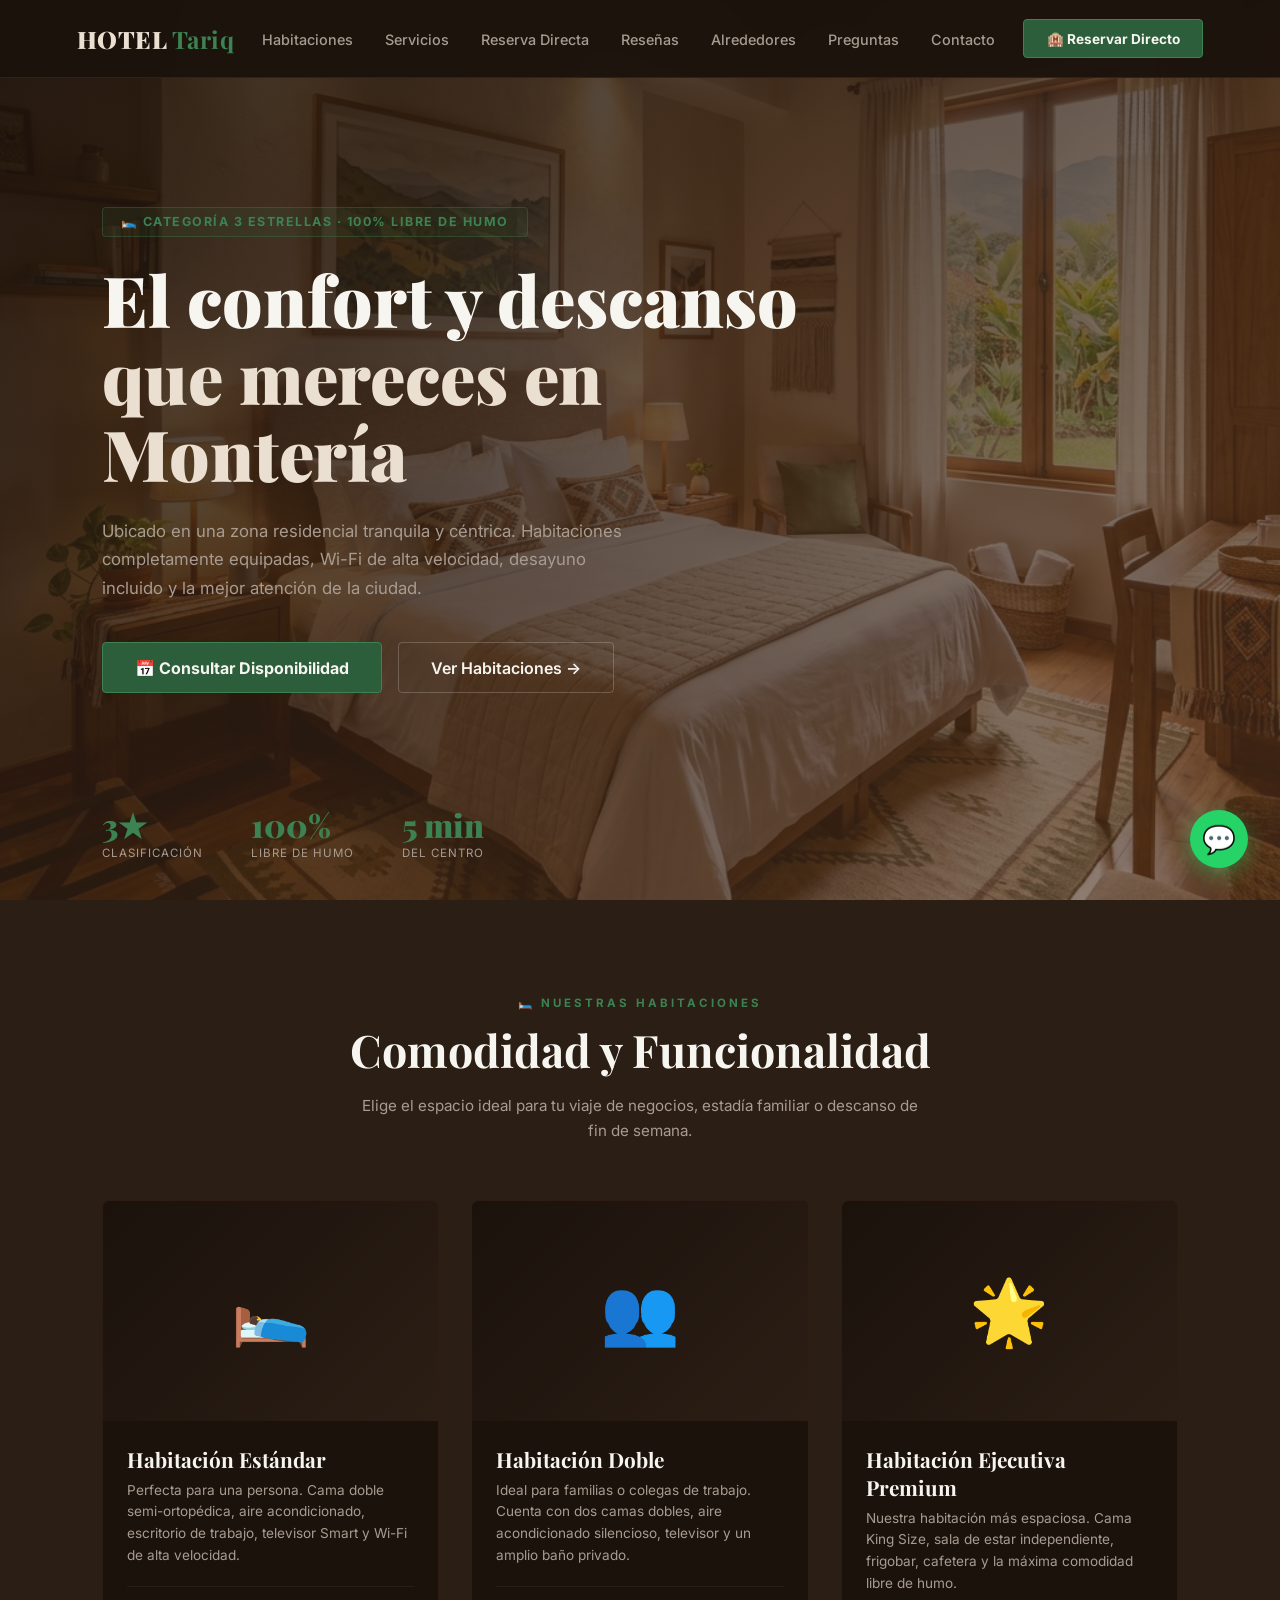
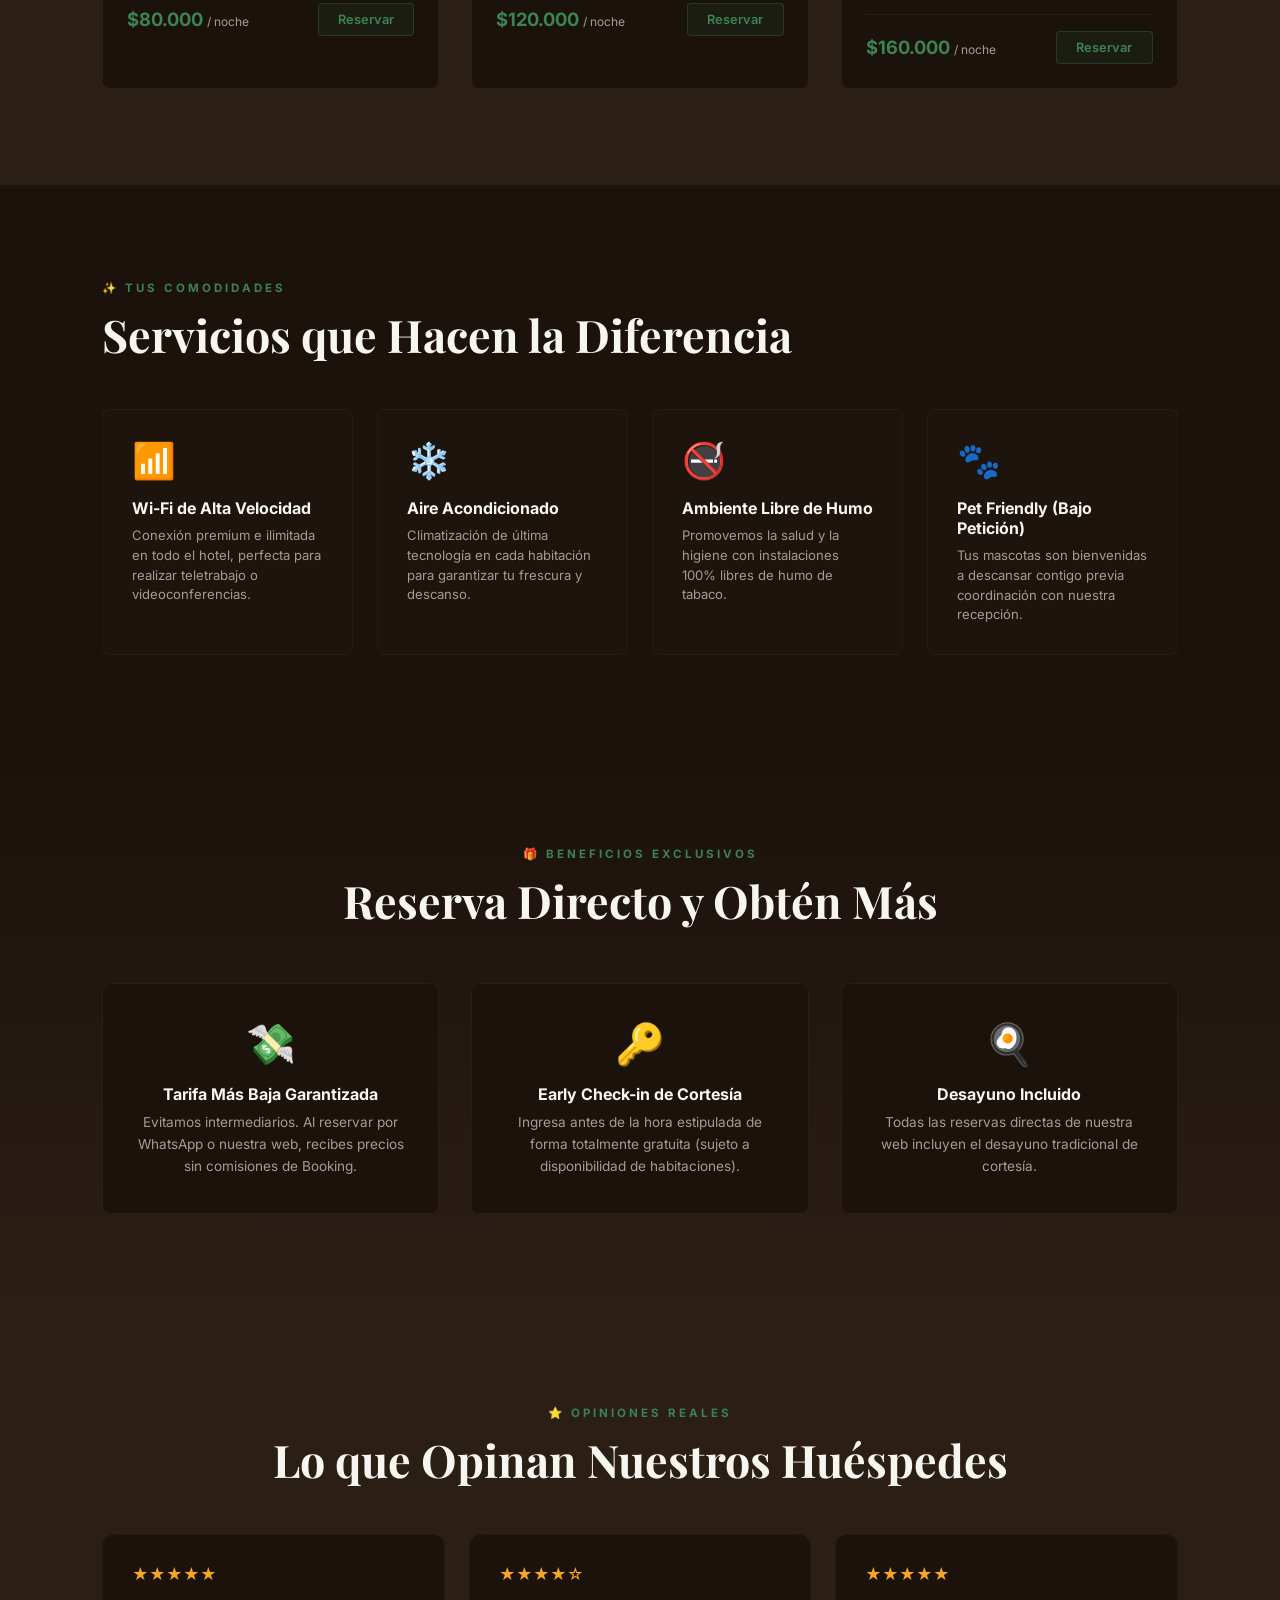
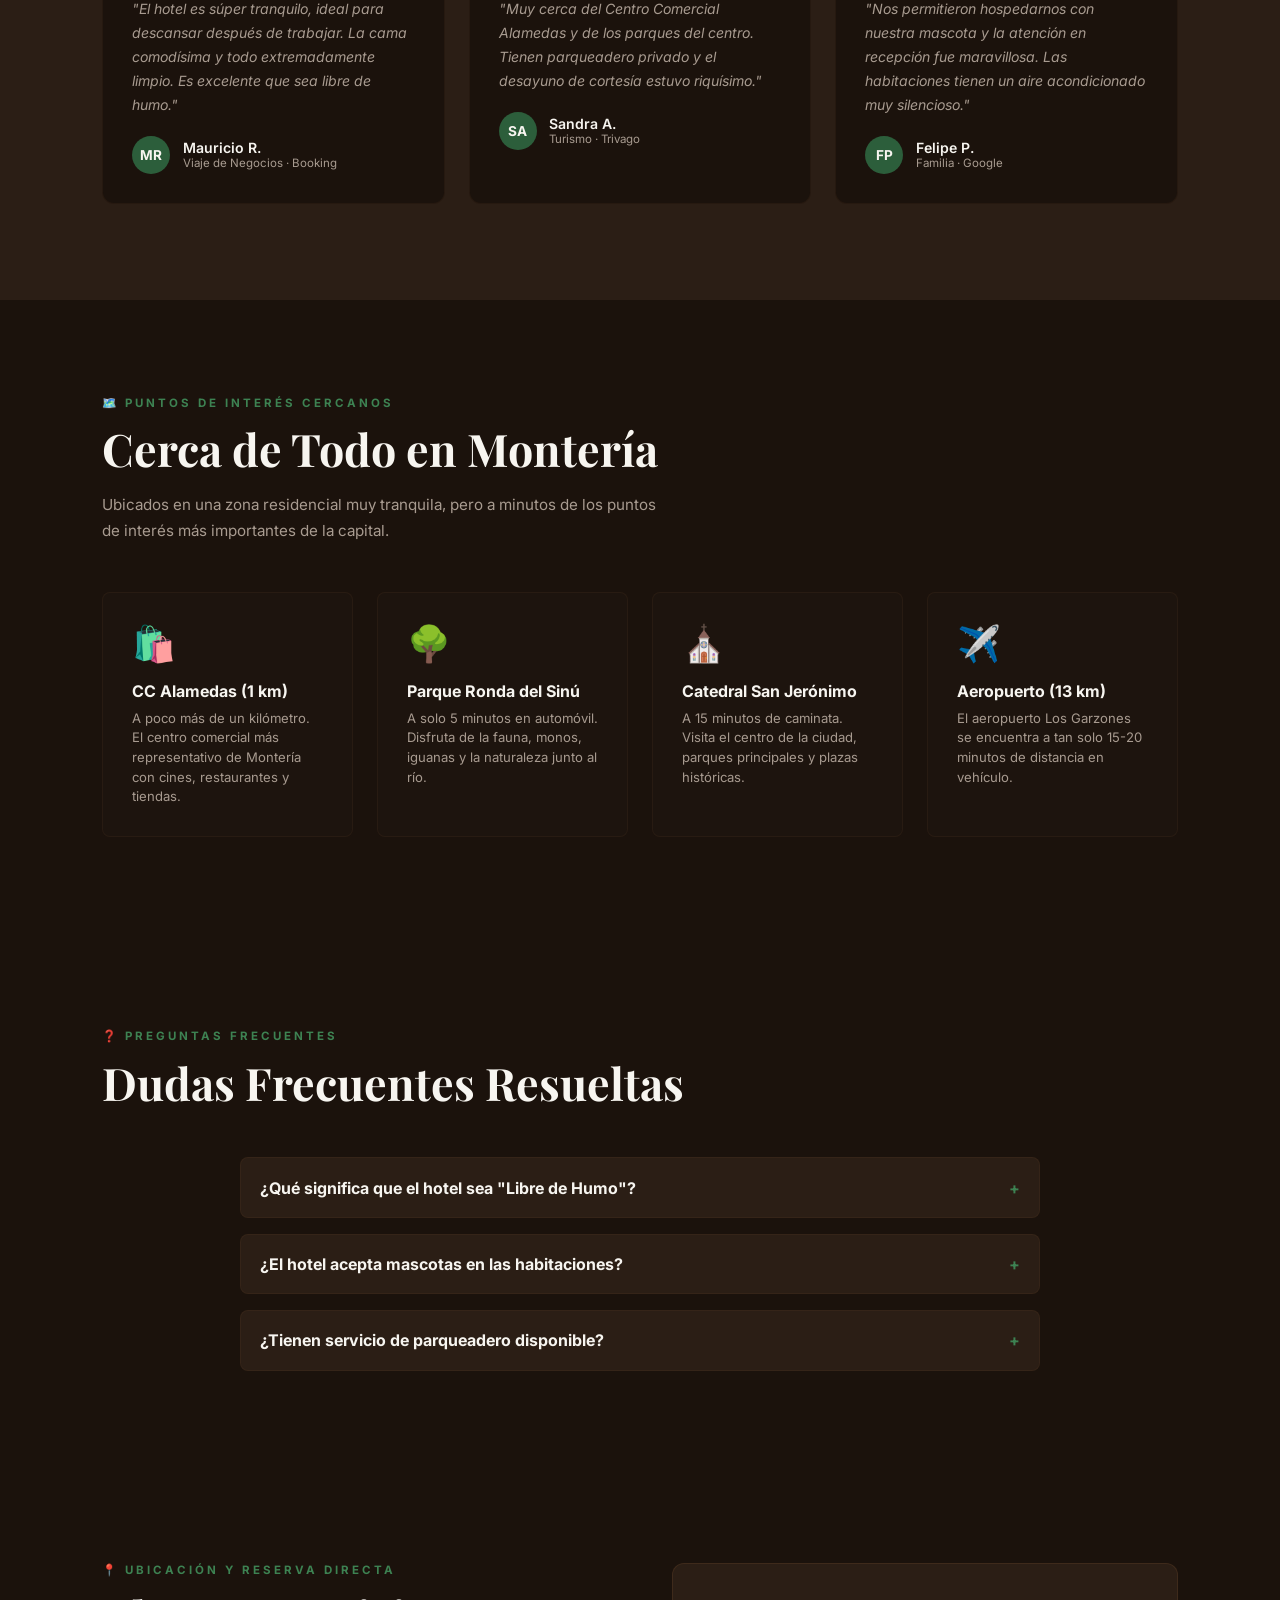
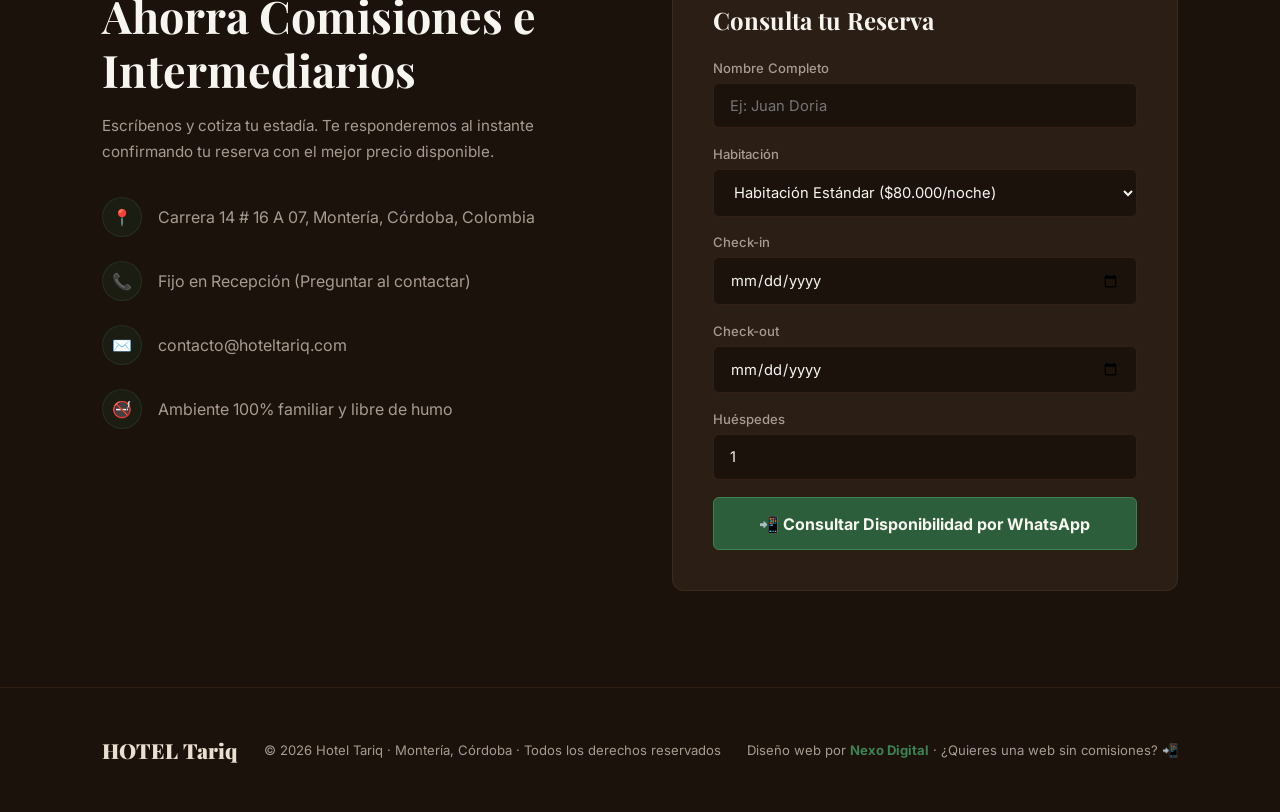
==== demo_web.html @ d28e666b "Despliegue inicial de Hotel Tariq Demo con Embudo de Conversión" ====
<!DOCTYPE html>
<html lang="es">
<head>
  <meta charset="UTF-8"/>
  <meta name="viewport" content="width=device-width, initial-scale=1.0"/>
  <title>Hotel Tariq | Confort, Comodidad y Descanso en Montería</title>
  <meta name="description" content="Hospédate en el Hotel Tariq en Montería, Córdoba. Habitaciones 3 estrellas, cómodas, libres de humo, con aire acondicionado y Wi-Fi. Cerca de Alamedas y la Ronda del Sinú."/>
  <link href="https://fonts.googleapis.com/css2?family=Playfair+Display:wght@400;600;700;900&family=Inter:wght@300;400;500;600;700&display=swap" rel="stylesheet"/>
  <!-- Archivos de recursos externos enlazados -->
  <link rel="stylesheet" href="css/style.css"/>
  <script src="js/script.js" defer></script>
</head>
<body>

<nav>
  <div class="logo">HOTEL <span>Tariq</span></div>
  <ul class="nav-links">
    <li><a href="#rooms">Habitaciones</a></li>
    <li><a href="#services">Servicios</a></li>
    <li><a href="#direct">Reserva Directa</a></li>
    <li><a href="#reviews">Reseñas</a></li>
    <li><a href="#tourist">Alrededores</a></li>
    <li><a href="#faq">Preguntas</a></li>
    <li><a href="#booking">Contacto</a></li>
  </ul>
  <a href="#booking" class="nav-cta">🏨 Reservar Directo</a>
</nav>

<!-- HERO - EMBUDO DE ADQUISICIÓN -->
<section id="hero">
  <div class="badge">🛌 Categoría 3 Estrellas · 100% Libre de Humo</div>
  <h1>El confort y descanso <span>que mereces en Montería</span></h1>
  <p class="hero-sub">Ubicado en una zona residencial tranquila y céntrica. Habitaciones completamente equipadas, Wi-Fi de alta velocidad, desayuno incluido y la mejor atención de la ciudad.</p>
  <div class="hero-btns">
    <a href="#booking" class="btn-p">📅 Consultar Disponibilidad</a>
    <a href="#rooms" class="btn-s">Ver Habitaciones →</a>
  </div>
  <div class="stats">
    <div><div class="stat-num">3★</div><div class="stat-label">Clasificación</div></div>
    <div><div class="stat-num">100%</div><div class="stat-label">Libre de Humo</div></div>
    <div><div class="stat-num">5 min</div><div class="stat-label">Del Centro</div></div>
  </div>
</section>

<!-- HABITACIONES -->
<section id="rooms">
  <div class="rooms-header">
    <div class="sec-tag">🛏️ Nuestras Habitaciones</div>
    <h2 class="sec-title">Comodidad y Funcionalidad</h2>
    <p class="sec-sub">Elige el espacio ideal para tu viaje de negocios, estadía familiar o descanso de fin de semana.</p>
  </div>
  <div class="rooms-grid">
    <div class="room-card">
      <div class="room-visual">🛌</div>
      <div class="room-body">
        <div class="room-name">Habitación Estándar</div>
        <div class="room-desc">Perfecta para una persona. Cama doble semi-ortopédica, aire acondicionado, escritorio de trabajo, televisor Smart y Wi-Fi de alta velocidad.</div>
        <div class="room-footer">
          <div class="room-price">$80.000 <span>/ noche</span></div>
          <a href="#booking" class="btn-room">Reservar</a>
        </div>
      </div>
    </div>
    <div class="room-card">
      <div class="room-visual">👥</div>
      <div class="room-body">
        <div class="room-name">Habitación Doble</div>
        <div class="room-desc">Ideal para familias o colegas de trabajo. Cuenta con dos camas dobles, aire acondicionado silencioso, televisor y un amplio baño privado.</div>
        <div class="room-footer">
          <div class="room-price">$120.000 <span>/ noche</span></div>
          <a href="#booking" class="btn-room">Reservar</a>
        </div>
      </div>
    </div>
    <div class="room-card">
      <div class="room-visual">🌟</div>
      <div class="room-body">
        <div class="room-name">Habitación Ejecutiva Premium</div>
        <div class="room-desc">Nuestra habitación más espaciosa. Cama King Size, sala de estar independiente, frigobar, cafetera y la máxima comodidad libre de humo.</div>
        <div class="room-footer">
          <div class="room-price">$160.000 <span>/ noche</span></div>
          <a href="#booking" class="btn-room">Reservar</a>
        </div>
      </div>
    </div>
  </div>
</section>

<!-- SERVICIOS -->
<section id="services">
  <div class="sec-tag">✨ Tus Comodidades</div>
  <h2 class="sec-title">Servicios que Hacen la Diferencia</h2>
  <div class="services-grid">
    <div class="service-box"><span class="srv-icon">📶</span><div class="srv-title">Wi-Fi de Alta Velocidad</div><div class="srv-text">Conexión premium e ilimitada en todo el hotel, perfecta para realizar teletrabajo o videoconferencias.</div></div>
    <div class="service-box"><span class="srv-icon">❄️</span><div class="srv-title">Aire Acondicionado</div><div class="srv-text">Climatización de última tecnología en cada habitación para garantizar tu frescura y descanso.</div></div>
    <div class="service-box"><span class="srv-icon">🚭</span><div class="srv-title">Ambiente Libre de Humo</div><div class="srv-text">Promovemos la salud y la higiene con instalaciones 100% libres de humo de tabaco.</div></div>
    <div class="service-box"><span class="srv-icon">🐾</span><div class="srv-title">Pet Friendly (Bajo Petición)</div><div class="srv-text">Tus mascotas son bienvenidas a descansar contigo previa coordinación con nuestra recepción.</div></div>
  </div>
</section>

<!-- POR QUÉ RESERVAR DIRECTO -->
<section id="direct">
  <div class="sec-tag">🎁 Beneficios Exclusivos</div>
  <h2 class="sec-title">Reserva Directo y Obtén Más</h2>
  <div class="direct-grid">
    <div class="direct-card"><span class="direct-icon">💸</span><div class="direct-title">Tarifa Más Baja Garantizada</div><div class="direct-desc">Evitamos intermediarios. Al reservar por WhatsApp o nuestra web, recibes precios sin comisiones de Booking.</div></div>
    <div class="direct-card"><span class="direct-icon">🔑</span><div class="direct-title">Early Check-in de Cortesía</div><div class="direct-desc">Ingresa antes de la hora estipulada de forma totalmente gratuita (sujeto a disponibilidad de habitaciones).</div></div>
    <div class="direct-card"><span class="direct-icon">🍳</span><div class="direct-title">Desayuno Incluido</div><div class="direct-desc">Todas las reservas directas de nuestra web incluyen el desayuno tradicional de cortesía.</div></div>
  </div>
</section>

<!-- TESTIMONIOS -->
<section id="reviews">
  <div class="sec-tag">⭐ Opiniones Reales</div>
  <h2 class="sec-title">Lo que Opinan Nuestros Huéspedes</h2>
  <div class="reviews-grid">
    <div class="review-card"><div class="stars">★★★★★</div><p class="rev-text">"El hotel es súper tranquilo, ideal para descansar después de trabajar. La cama comodísima y todo extremadamente limpio. Es excelente que sea libre de humo."</p><div class="rev-author"><div class="avatar">MR</div><div><div class="auth-name">Mauricio R.</div><div class="auth-loc">Viaje de Negocios · Booking</div></div></div></div>
    <div class="review-card"><div class="stars">★★★★☆</div><p class="rev-text">"Muy cerca del Centro Comercial Alamedas y de los parques del centro. Tienen parqueadero privado y el desayuno de cortesía estuvo riquísimo."</p><div class="rev-author"><div class="avatar">SA</div><div><div class="auth-name">Sandra A.</div><div class="auth-loc">Turismo · Trivago</div></div></div></div>
    <div class="review-card"><div class="stars">★★★★★</div><p class="rev-text">"Nos permitieron hospedarnos con nuestra mascota y la atención en recepción fue maravillosa. Las habitaciones tienen un aire acondicionado muy silencioso."</p><div class="rev-author"><div class="avatar">FP</div><div><div class="auth-name">Felipe P.</div><div class="auth-loc">Familia · Google</div></div></div></div>
  </div>
</section>

<!-- GUÍA ALREDEDORES (UBICACIÓN ESTRATÉGICA) -->
<section id="tourist">
  <div class="sec-tag">🗺️ Puntos de Interés Cercanos</div>
  <h2 class="sec-title">Cerca de Todo en Montería</h2>
  <p class="sec-sub">Ubicados en una zona residencial muy tranquila, pero a minutos de los puntos de interés más importantes de la capital.</p>
  <div class="services-grid">
    <div class="service-box"><span class="srv-icon">🛍️</span><div class="srv-title">CC Alamedas (1 km)</div><div class="srv-text">A poco más de un kilómetro. El centro comercial más representativo de Montería con cines, restaurantes y tiendas.</div></div>
    <div class="service-box"><span class="srv-icon">🌳</span><div class="srv-title">Parque Ronda del Sinú</div><div class="srv-text">A solo 5 minutos en automóvil. Disfruta de la fauna, monos, iguanas y la naturaleza junto al río.</div></div>
    <div class="service-box"><span class="srv-icon">⛪</span><div class="srv-title">Catedral San Jerónimo</div><div class="srv-text">A 15 minutos de caminata. Visita el centro de la ciudad, parques principales y plazas históricas.</div></div>
    <div class="service-box"><span class="srv-icon">✈️</span><div class="srv-title">Aeropuerto (13 km)</div><div class="srv-text">El aeropuerto Los Garzones se encuentra a tan solo 15-20 minutos de distancia en vehículo.</div></div>
  </div>
</section>

<!-- PREGUNTAS FRECUENTES (FAQ) ACCORDION -->
<section id="faq">
  <div class="sec-tag">❓ Preguntas Frecuentes</div>
  <h2 class="sec-title">Dudas Frecuentes Resueltas</h2>
  <div style="margin-top: 3rem; display: flex; flex-direction: column; gap: 1rem; max-width: 800px; margin-inline: auto;">
    <div class="faq-item" style="background: var(--dark-2); border: 1px solid rgba(142,90,51,0.1); border-radius: 8px; padding: 1.2rem; cursor: pointer; transition: all 0.3s;">
      <div class="faq-question" style="font-weight: 700; display: flex; justify-content: space-between; align-items: center;">
        <span>¿Qué significa que el hotel sea "Libre de Humo"?</span>
        <span class="faq-icon" style="color:var(--green-light);">+</span>
      </div>
      <div class="faq-answer" style="margin-top: 0.8rem; color: var(--muted); font-size: 0.9rem; display: none; line-height: 1.5;">
        Para garantizar la higiene, el confort y la salud de todos nuestros huéspedes, no está permitido fumar cigarrillos ni vapeadores en ninguna de nuestras habitaciones ni áreas comunes cerradas.
      </div>
    </div>
    <div class="faq-item" style="background: var(--dark-2); border: 1px solid rgba(142,90,51,0.1); border-radius: 8px; padding: 1.2rem; cursor: pointer; transition: all 0.3s;">
      <div class="faq-question" style="font-weight: 700; display: flex; justify-content: space-between; align-items: center;">
        <span>¿El hotel acepta mascotas en las habitaciones?</span>
        <span class="faq-icon" style="color:var(--green-light);">+</span>
      </div>
      <div class="faq-answer" style="margin-top: 0.8rem; color: var(--muted); font-size: 0.9rem; display: none; line-height: 1.5;">
        Sí, admitimos mascotas de compañía bajo petición previa. Contáctanos por WhatsApp al reservar para confirmar las políticas de peso y el suplemento correspondiente si aplica.
      </div>
    </div>
    <div class="faq-item" style="background: var(--dark-2); border: 1px solid rgba(142,90,51,0.1); border-radius: 8px; padding: 1.2rem; cursor: pointer; transition: all 0.3s;">
      <div class="faq-question" style="font-weight: 700; display: flex; justify-content: space-between; align-items: center;">
        <span>¿Tienen servicio de parqueadero disponible?</span>
        <span class="faq-icon" style="color:var(--green-light);">+</span>
      </div>
      <div class="faq-answer" style="margin-top: 0.8rem; color: var(--muted); font-size: 0.9rem; display: none; line-height: 1.5;">
        Sí, contamos con parqueadero privado, cerrado y con vigilancia para el resguardo seguro del vehículo de nuestros huéspedes de forma gratuita.
      </div>
    </div>
  </div>
</section>

<!-- RESERVA DIRECTA & FORMULARIO -->
<section id="booking">
  <div>
    <div class="sec-tag">📍 Ubicación y Reserva Directa</div>
    <h2 class="sec-title">Ahorra Comisiones e Intermediarios</h2>
    <p class="sec-sub">Escríbenos y cotiza tu estadía. Te responderemos al instante confirmando tu reserva con el mejor precio disponible.</p>
    <div class="info-list">
      <div class="info-item"><div class="ii-icon">📍</div><span>Carrera 14 # 16 A 07, Montería, Córdoba, Colombia</span></div>
      <div class="info-item"><div class="ii-icon">📞</div><span>Fijo en Recepción (Preguntar al contactar)</span></div>
      <div class="info-item"><div class="ii-icon">✉️</div><span>contacto@hoteltariq.com</span></div>
      <div class="info-item"><div class="ii-icon">🚭</div><span>Ambiente 100% familiar y libre de humo</span></div>
    </div>
  </div>
  <div class="form-box">
    <h3>Consulta tu Reserva</h3>
    <div class="fg"><label>Nombre Completo</label><input type="text" id="guest-name" placeholder="Ej: Juan Doria"/></div>
    <div class="fg"><label>Habitación</label>
      <select id="room-type">
        <option>Habitación Estándar ($80.000/noche)</option>
        <option>Habitación Doble ($120.000/noche)</option>
        <option>Habitación Ejecutiva Premium ($160.000/noche)</option>
      </select>
    </div>
    <div class="fg"><label>Check-in</label><input type="date" id="check-in"/></div>
    <div class="fg"><label>Check-out</label><input type="date" id="check-out"/></div>
    <div class="fg"><label>Huéspedes</label><input type="number" id="guests" min="1" max="4" value="1"/></div>

    <!-- Simulador de Ahorro para el Gerente y el Cliente -->
    <div id="calculator-box" style="margin: 1.2rem 0; padding: 1.2rem; background: rgba(44,94,59,0.08); border: 1px dashed var(--green-light); border-radius: 6px; display: none;">
      <h4 style="font-family:'Playfair Display',serif; color:var(--green-light); margin-bottom: 0.5rem; font-size: 1.05rem;">Resumen de Ahorro Directo</h4>
      <p style="font-size:0.85rem; color:var(--muted); margin-bottom: 0.3rem;">Estadía: <span id="calc-nights" style="color:var(--text); font-weight:600;">0</span> noches</p>
      <p style="font-size:0.85rem; color:var(--muted); margin-bottom: 0.3rem;">Valor Total: <span id="calc-total" style="color:var(--text); font-weight:600;">$0 COP</span></p>
      <p style="font-size:0.9rem; color:#25D366; font-weight: 700; margin-top: 0.5rem; border-top: 1px solid rgba(255,255,255,0.05); padding-top: 0.5rem;">🎉 Ahorro Booking (15%): <span id="calc-savings">$0 COP</span></p>
    </div>

    <button class="btn-form" onclick="enviarConsulta()">📲 Consultar Disponibilidad por WhatsApp</button>
  </div>
</section>

<footer>
  <div class="footer-logo">HOTEL Tariq</div>
  <div class="footer-copy">© 2026 Hotel Tariq · Montería, Córdoba · Todos los derechos reservados</div>
  <div class="footer-links">
    <p>Diseño web por <strong style="color:var(--green-light)">Nexo Digital</strong> · ¿Quieres una web sin comisiones? 📲</p>
  </div>
</footer>

<!-- Botón Flotante a WhatsApp (Placeholder) -->
<a href="https://wa.me/573000000000" class="wa-float" title="Escríbenos por WhatsApp">💬</a>

</body>
</html>
---- css/style.css ----
:root {
  --earth: #5C3A21;
  --earth-light: #8E5A33;
  --beige: #F4EFE6;
  --beige-dark: #EADFD0;
  --green: #2C5E3B;
  --green-light: #3D8252;
  --green-dim: rgba(44, 94, 59, 0.15);
  --dark: #1B120C;
  --dark-2: #2B1E15;
  --text: #F7F5F0;
  --text-dark: #3E3025;
  --muted: #A89B90;
  --white: #FFFFFF;
}

* { 
  margin: 0; 
  padding: 0; 
  box-sizing: border-box; 
}

html { 
  scroll-behavior: smooth; 
}

body { 
  font-family: 'Inter', sans-serif; 
  background: var(--dark); 
  color: var(--text); 
  overflow-x: hidden; 
}

/* HEADER Y NAVEGACIÓN */
nav {
  position: fixed; 
  top: 0; 
  width: 100%; 
  z-index: 100;
  padding: 1.2rem 6%; 
  display: flex; 
  justify-content: space-between; 
  align-items: center;
  background: rgba(27, 18, 12, 0.95); 
  backdrop-filter: blur(12px);
  border-bottom: 1px solid rgba(142, 90, 51, 0.2);
  transition: all 0.3s;
}

.logo { 
  font-family: 'Playfair Display', serif; 
  font-size: 1.5rem; 
  font-weight: 900; 
  color: var(--beige-dark); 
  letter-spacing: 0.5px; 
}

.logo span { 
  color: var(--green-light); 
  font-weight: 700; 
}

.nav-links { 
  display: flex; 
  gap: 2rem; 
  list-style: none; 
}

.nav-links a { 
  color: var(--muted); 
  text-decoration: none; 
  font-size: .9rem; 
  font-weight: 500; 
  transition: color 0.3s; 
}

.nav-links a:hover { 
  color: var(--beige-dark); 
}

.nav-cta { 
  background: var(--green); 
  color: var(--text); 
  padding: .65rem 1.4rem; 
  border-radius: 4px; 
  font-weight: 700; 
  font-size: .85rem; 
  text-decoration: none; 
  transition: all 0.3s; 
  border: 1px solid var(--green-light);
}

.nav-cta:hover { 
  background: var(--green-light); 
  transform: translateY(-2px); 
  box-shadow: 0 4px 12px rgba(44, 94, 59, 0.3); 
}

/* HERO SECTION - EMBUDO */
#hero {
  height: 100vh; 
  position: relative;
  background: linear-gradient(135deg, rgba(27, 18, 12, 0.9) 0%, rgba(92, 58, 33, 0.6) 100%),
              url('../images/hotel_tariq_hero.png') center/cover no-repeat;
  display: flex; 
  flex-direction: column; 
  justify-content: center; 
  padding: 0 8%;
}

.badge {
  display: inline-flex; 
  align-items: center; 
  gap: .5rem;
  background: var(--green-dim); 
  border: 1px solid rgba(61, 130, 82, 0.35);
  color: var(--green-light); 
  padding: .4rem 1.1rem; 
  border-radius: 4px;
  font-size: .78rem; 
  font-weight: 700; 
  letter-spacing: 1.5px; 
  text-transform: uppercase;
  margin-bottom: 1.5rem; 
  width: fit-content;
  animation: fadeUp 0.8s ease both;
}

h1 {
  font-family: 'Playfair Display', serif;
  font-size: clamp(2.5rem, 5.5vw, 4.8rem); 
  font-weight: 900; 
  line-height: 1.1; 
  max-width: 750px;
  animation: fadeUp 0.8s ease 0.2s both;
}

h1 span { 
  color: var(--beige-dark); 
}

.hero-sub {
  font-size: 1.05rem; 
  color: var(--muted); 
  max-width: 520px; 
  line-height: 1.7;
  margin: 1.5rem 0 2.5rem; 
  animation: fadeUp 0.8s ease 0.4s both;
}

.hero-btns { 
  display: flex; 
  gap: 1rem; 
  flex-wrap: wrap; 
  animation: fadeUp 0.8s ease 0.6s both; 
}

.btn-p { 
  background: var(--green); 
  color: var(--text); 
  padding: .9rem 2rem; 
  border-radius: 4px; 
  font-weight: 700; 
  font-size: 1rem; 
  text-decoration: none; 
  transition: all 0.3s; 
  display: flex; 
  align-items: center; 
  gap: .5rem; 
  border: 1px solid var(--green-light);
}

.btn-p:hover { 
  background: var(--green-light); 
  transform: translateY(-3px); 
  box-shadow: 0 10px 24px rgba(44, 94, 59, 0.4); 
}

.btn-s { 
  background: transparent; 
  color: var(--text); 
  padding: .9rem 2rem; 
  border-radius: 4px; 
  font-weight: 600; 
  font-size: 1rem; 
  text-decoration: none; 
  border: 1px solid rgba(255, 255, 255, 0.2); 
  transition: all 0.3s; 
}

.btn-s:hover { 
  border-color: var(--beige-dark); 
  color: var(--beige-dark); 
}

.stats { 
  position: absolute; 
  bottom: 2.5rem; 
  left: 8%; 
  display: flex; 
  gap: 3rem; 
  animation: fadeUp 0.8s ease 0.8s both; 
}

.stat-num { 
  font-family: 'Playfair Display', serif; 
  font-size: 2rem; 
  font-weight: 900; 
  color: var(--green-light); 
}

.stat-label { 
  font-size: .72rem; 
  color: var(--muted); 
  text-transform: uppercase; 
  letter-spacing: 1px; 
}

/* SECTIONS GENERAL */
section { 
  padding: 6rem 8%; 
}

.sec-tag { 
  font-size: .72rem; 
  letter-spacing: 3px; 
  text-transform: uppercase; 
  color: var(--green-light); 
  font-weight: 700; 
  margin-bottom: .8rem; 
}

.sec-title { 
  font-family: 'Playfair Display', serif; 
  font-size: clamp(1.8rem, 4vw, 2.8rem); 
  font-weight: 700; 
  line-height: 1.2; 
  margin-bottom: 1rem; 
}

.sec-title span {
  color: var(--green-light);
}

.sec-sub { 
  color: var(--muted); 
  font-size: .95rem; 
  line-height: 1.7; 
  max-width: 560px; 
}

/* HABITACIONES */
#rooms { 
  background: var(--dark-2); 
}

.rooms-header { 
  text-align: center; 
  margin-bottom: 3.5rem; 
}

.rooms-header .sec-sub { 
  margin: 0 auto; 
}

.rooms-grid { 
  display: grid; 
  grid-template-columns: repeat(auto-fit, minmax(300px, 1fr)); 
  gap: 2rem; 
}

.room-card { 
  background: var(--dark); 
  border: 1px solid rgba(142, 90, 51, 0.15); 
  border-radius: 8px; 
  overflow: hidden; 
  transition: all 0.3s; 
}

.room-card:hover { 
  transform: translateY(-8px); 
  border-color: var(--green-light); 
  box-shadow: 0 20px 40px rgba(0,0,0,0.6); 
}

.room-visual { 
  height: 220px; 
  display: flex; 
  align-items: center; 
  justify-content: center; 
  font-size: 4rem; 
  background: linear-gradient(135deg, var(--dark) 0%, var(--dark-2) 100%); 
}

.room-body { 
  padding: 1.5rem; 
}

.room-name { 
  font-family: 'Playfair Display', serif; 
  font-size: 1.3rem; 
  font-weight: 700; 
  margin-bottom: .4rem; 
}

.room-desc { 
  color: var(--muted); 
  font-size: .85rem; 
  line-height: 1.6; 
  margin-bottom: 1.2rem; 
}

.room-footer { 
  display: flex; 
  justify-content: space-between; 
  align-items: center; 
  border-top: 1px solid rgba(255, 255, 255, 0.05); 
  padding-top: 1rem; 
}

.room-price { 
  font-size: 1.15rem; 
  font-weight: 700; 
  color: var(--green-light); 
}

.room-price span { 
  font-size: 0.75rem; 
  color: var(--muted); 
  font-weight: 400; 
}

.btn-room { 
  background: var(--green-dim); 
  color: var(--green-light); 
  border: 1px solid rgba(61, 130, 82, 0.3); 
  padding: 0.5rem 1.2rem; 
  border-radius: 4px; 
  text-decoration: none; 
  font-size: 0.8rem; 
  font-weight: 600; 
  transition: all 0.3s; 
}

.room-card:hover .btn-room { 
  background: var(--green); 
  color: var(--text); 
  border-color: var(--green); 
}

/* SERVICIOS */
.services-grid { 
  display: grid; 
  grid-template-columns: repeat(auto-fit, minmax(220px, 1fr)); 
  gap: 1.5rem; 
  margin-top: 3rem; 
}

.service-box { 
  background: rgba(255, 255, 255, 0.01); 
  border: 1px solid rgba(142, 90, 51, 0.1); 
  border-radius: 8px; 
  padding: 1.8rem; 
  transition: all 0.3s; 
}

.service-box:hover { 
  border-color: var(--green-light); 
  background: rgba(44, 94, 59, 0.03); 
  transform: translateY(-5px); 
}

.srv-icon { 
  font-size: 2.2rem; 
  margin-bottom: 1rem; 
  display: block; 
}

.srv-title { 
  font-weight: 700; 
  font-size: 1rem; 
  margin-bottom: 0.5rem; 
}

.srv-text { 
  color: var(--muted); 
  font-size: 0.82rem; 
  line-height: 1.5; 
}

/* GANCHO / BENEFICIOS DIRECTOS */
#direct { 
  background: linear-gradient(180deg, var(--dark), var(--dark-2)); 
  text-align: center; 
}

.direct-grid { 
  display: grid; 
  grid-template-columns: repeat(auto-fit, minmax(250px, 1fr)); 
  gap: 2rem; 
  margin-top: 3.5rem; 
}

.direct-card { 
  padding: 2.2rem 1.8rem; 
  background: var(--dark); 
  border-radius: 8px; 
  border: 1px solid rgba(142, 90, 51, 0.15); 
  transition: all 0.3s;
}

.direct-card:hover {
  border-color: var(--green-light);
  transform: scale(1.02);
}

.direct-icon { 
  font-size: 2.5rem; 
  margin-bottom: 1rem; 
  display: block; 
}

.direct-title { 
  font-weight: 700; 
  margin-bottom: 0.5rem; 
}

.direct-desc { 
  color: var(--muted); 
  font-size: 0.85rem; 
  line-height: 1.6; 
}

/* TESTIMONIOS */
#reviews { 
  background: var(--dark-2); 
  text-align: center; 
}

.reviews-grid { 
  display: grid; 
  grid-template-columns: repeat(auto-fit, minmax(280px, 1fr)); 
  gap: 1.5rem; 
  margin-top: 3rem; 
}

.review-card { 
  background: var(--dark); 
  border: 1px solid rgba(142, 90, 51, 0.1); 
  border-radius: 12px; 
  padding: 1.8rem; 
  text-align: left; 
  transition: all 0.3s; 
}

.review-card:hover { 
  border-color: var(--green-light); 
  transform: translateY(-5px); 
}

.stars { 
  color: #F5A623; 
  margin-bottom: 0.8rem; 
}

.rev-text { 
  color: var(--muted); 
  font-size: 0.88rem; 
  line-height: 1.7; 
  margin-bottom: 1.2rem; 
  font-style: italic; 
}

.rev-author { 
  display: flex; 
  align-items: center; 
  gap: 0.8rem; 
}

.avatar { 
  width: 38px; 
  height: 38px; 
  border-radius: 50%; 
  background: var(--green); 
  display: flex; 
  align-items: center; 
  justify-content: center; 
  font-weight: 700; 
  color: var(--text); 
  font-size: 0.85rem; 
}

.auth-name { 
  font-weight: 600; 
  font-size: 0.88rem; 
}

.auth-loc { 
  color: var(--muted); 
  font-size: 0.72rem; 
}

/* CONTACTO & RESERVAS */
#booking { 
  display: grid; 
  grid-template-columns: 1fr 1fr; 
  gap: 4rem; 
  align-items: start; 
}

.info-list { 
  display: flex; 
  flex-direction: column; 
  gap: 1.5rem; 
  margin-top: 2rem; 
}

.info-item { 
  display: flex; 
  gap: 1rem; 
  align-items: center; 
  color: var(--muted); 
}

.ii-icon { 
  width: 40px; 
  height: 40px; 
  border-radius: 50%; 
  background: var(--green-dim); 
  border: 1px solid rgba(61, 130, 82, 0.2); 
  display: flex; 
  align-items: center; 
  justify-content: center; 
  font-size: 1rem; 
  flex-shrink: 0; 
}

.form-box { 
  background: var(--dark-2); 
  border: 1px solid rgba(142, 90, 51, 0.2); 
  border-radius: 12px; 
  padding: 2.5rem; 
}

.form-box h3 { 
  font-family: 'Playfair Display', serif; 
  font-size: 1.5rem; 
  margin-bottom: 1.5rem; 
}

.fg { 
  margin-bottom: 1.1rem; 
}

.fg label { 
  display: block; 
  font-size: .82rem; 
  color: var(--muted); 
  margin-bottom: .45rem; 
  font-weight: 500; 
}

.fg input, .fg select { 
  width: 100%; 
  padding: .8rem 1rem; 
  background: var(--dark); 
  border: 1px solid rgba(142, 90, 51, 0.2); 
  border-radius: 6px; 
  color: var(--text); 
  font-family: 'Inter', sans-serif; 
  font-size: .92rem; 
  transition: border 0.3s; 
  outline: none; 
}

.fg input:focus, .fg select:focus { 
  border-color: var(--green-light); 
}

.fg select option { 
  background: var(--dark); 
}

.btn-form { 
  width: 100%; 
  padding: .95rem; 
  background: var(--green); 
  color: var(--text); 
  border: none; 
  border-radius: 6px; 
  font-weight: 700; 
  font-size: 1rem; 
  cursor: pointer; 
  transition: all 0.3s; 
  font-family: 'Inter', sans-serif; 
  border: 1px solid var(--green-light);
}

.btn-form:hover { 
  background: var(--green-light); 
  transform: translateY(-2px); 
}

/* FOOTER */
footer { 
  background: var(--dark); 
  border-top: 1px solid rgba(142,90,51,0.15); 
  padding: 3rem 8%; 
  display: flex; 
  justify-content: space-between; 
  align-items: center; 
  color: var(--muted); 
  font-size: .82rem; 
  flex-wrap: wrap; 
  gap: 1.5rem; 
}

.footer-logo { 
  font-family: 'Playfair Display', serif; 
  font-size: 1.3rem; 
  font-weight: 900; 
  color: var(--beige-dark); 
}

.footer-links { 
  display: flex; 
  gap: 2rem; 
}

.footer-links a { 
  color: var(--muted); 
  text-decoration: none; 
  transition: color 0.3s; 
}

.footer-links a:hover { 
  color: var(--beige-dark); 
}

/* WHATSAPP FLOAT BUTTON */
.wa-float { 
  position: fixed; 
  bottom: 2rem; 
  right: 2rem; 
  z-index: 999; 
  width: 58px; 
  height: 58px; 
  border-radius: 50%; 
  background: #25D366; 
  display: flex; 
  align-items: center; 
  justify-content: center; 
  box-shadow: 0 6px 20px rgba(37,211,102,0.4); 
  text-decoration: none; 
  font-size: 1.7rem; 
  animation: pulse 2s infinite; 
  transition: transform 0.3s; 
}

.wa-float:hover { 
  transform: scale(1.1); 
}

/* ANIMATIONS & RESPONSIVE */
@keyframes fadeUp { 
  from { 
    opacity: 0; 
    transform: translateY(28px); 
  } 
  to { 
    opacity: 1; 
    transform: translateY(0); 
  } 
}

@keyframes pulse { 
  0%, 100% { 
    box-shadow: 0 6px 20px rgba(37,211,102,0.4); 
  } 
  50% { 
    box-shadow: 0 6px 40px rgba(37,211,102,0.7); 
  } 
}

@media(max-width: 900px) { 
  #booking { 
    grid-template-columns: 1fr; 
    gap: 3rem; 
  } 
  footer { 
    flex-direction: column; 
    text-align: center; 
  } 
}

@media(max-width: 768px) { 
  .nav-links { 
    display: none; 
  } 
  section { 
    padding: 4rem 5%; 
  } 
  .stats { 
    left: 5%; 
    gap: 1.5rem; 
  } 
}
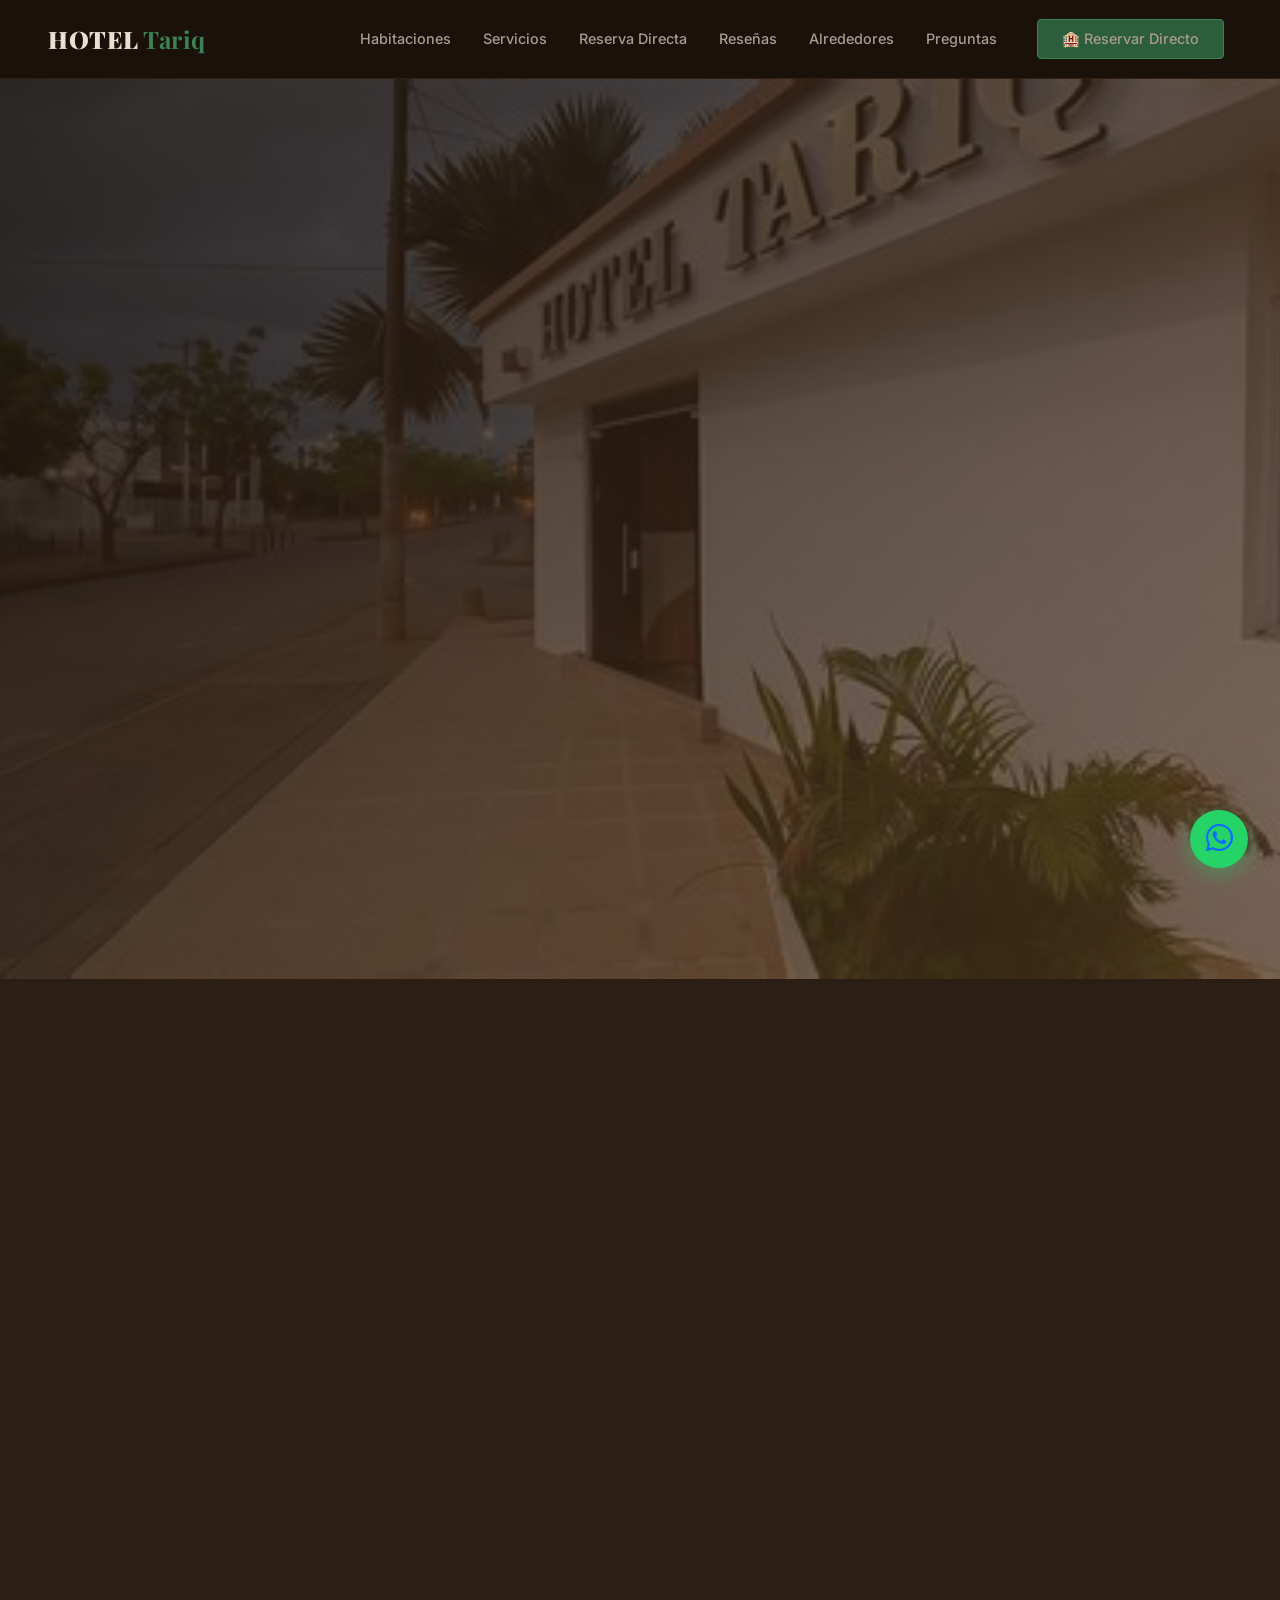
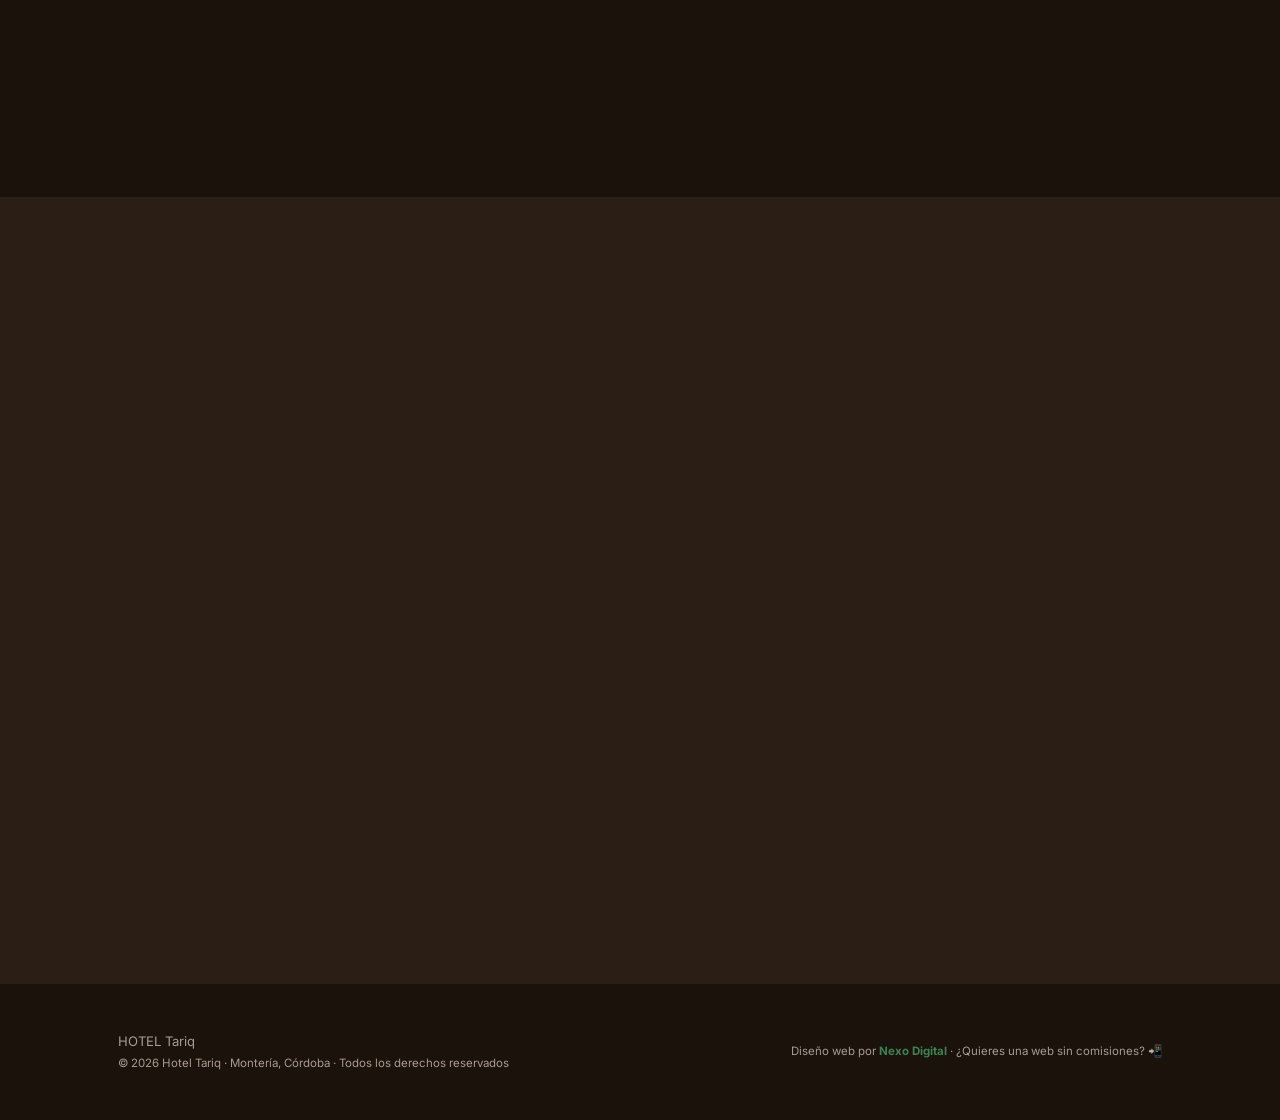
==== commit d6df5219: "Actualización: Integración de fotos reales, Bootstrap 5, animaciones AOS y teléfono real de WhatsApp" ====
--- a/demo_web.html
+++ b/demo_web.html
@@ -3,220 +3,481 @@
 <head>
   <meta charset="UTF-8"/>
   <meta name="viewport" content="width=device-width, initial-scale=1.0"/>
-  <title>Hotel Tariq | Confort, Comodidad y Descanso en Montería</title>
+  <title>Hotel Tariq | Confort y Comodidad en Montería (Vía Alamedas)</title>
   <meta name="description" content="Hospédate en el Hotel Tariq en Montería, Córdoba. Habitaciones 3 estrellas, cómodas, libres de humo, con aire acondicionado y Wi-Fi. Cerca de Alamedas y la Ronda del Sinú."/>
+  
+  <!-- Google Fonts -->
   <link href="https://fonts.googleapis.com/css2?family=Playfair+Display:wght@400;600;700;900&family=Inter:wght@300;400;500;600;700&display=swap" rel="stylesheet"/>
-  <!-- Archivos de recursos externos enlazados -->
+  
+  <!-- Bootstrap 5 CSS -->
+  <link href="https://cdn.jsdelivr.net/npm/bootstrap@5.3.3/dist/css/bootstrap.min.css" rel="stylesheet"/>
+  <!-- Bootstrap Icons -->
+  <link href="https://cdn.jsdelivr.net/npm/bootstrap-icons@1.11.3/font/bootstrap-icons.min.css" rel="stylesheet"/>
+  <!-- AOS CSS (Animaciones) -->
+  <link href="https://unpkg.com/aos@2.3.1/dist/aos.css" rel="stylesheet"/>
+  
+  <!-- Archivo de Estilos Custom Personalizados -->
   <link rel="stylesheet" href="css/style.css"/>
-  <script src="js/script.js" defer></script>
 </head>
 <body>
 
-<nav>
-  <div class="logo">HOTEL <span>Tariq</span></div>
-  <ul class="nav-links">
-    <li><a href="#rooms">Habitaciones</a></li>
-    <li><a href="#services">Servicios</a></li>
-    <li><a href="#direct">Reserva Directa</a></li>
-    <li><a href="#reviews">Reseñas</a></li>
-    <li><a href="#tourist">Alrededores</a></li>
-    <li><a href="#faq">Preguntas</a></li>
-    <li><a href="#booking">Contacto</a></li>
-  </ul>
-  <a href="#booking" class="nav-cta">🏨 Reservar Directo</a>
-</nav>
-
-<!-- HERO - EMBUDO DE ADQUISICIÓN -->
-<section id="hero">
-  <div class="badge">🛌 Categoría 3 Estrellas · 100% Libre de Humo</div>
-  <h1>El confort y descanso <span>que mereces en Montería</span></h1>
-  <p class="hero-sub">Ubicado en una zona residencial tranquila y céntrica. Habitaciones completamente equipadas, Wi-Fi de alta velocidad, desayuno incluido y la mejor atención de la ciudad.</p>
-  <div class="hero-btns">
-    <a href="#booking" class="btn-p">📅 Consultar Disponibilidad</a>
-    <a href="#rooms" class="btn-s">Ver Habitaciones →</a>
-  </div>
-  <div class="stats">
-    <div><div class="stat-num">3★</div><div class="stat-label">Clasificación</div></div>
-    <div><div class="stat-num">100%</div><div class="stat-label">Libre de Humo</div></div>
-    <div><div class="stat-num">5 min</div><div class="stat-label">Del Centro</div></div>
-  </div>
-</section>
-
-<!-- HABITACIONES -->
-<section id="rooms">
-  <div class="rooms-header">
-    <div class="sec-tag">🛏️ Nuestras Habitaciones</div>
-    <h2 class="sec-title">Comodidad y Funcionalidad</h2>
-    <p class="sec-sub">Elige el espacio ideal para tu viaje de negocios, estadía familiar o descanso de fin de semana.</p>
-  </div>
-  <div class="rooms-grid">
-    <div class="room-card">
-      <div class="room-visual">🛌</div>
-      <div class="room-body">
-        <div class="room-name">Habitación Estándar</div>
-        <div class="room-desc">Perfecta para una persona. Cama doble semi-ortopédica, aire acondicionado, escritorio de trabajo, televisor Smart y Wi-Fi de alta velocidad.</div>
-        <div class="room-footer">
-          <div class="room-price">$80.000 <span>/ noche</span></div>
-          <a href="#booking" class="btn-room">Reservar</a>
-        </div>
-      </div>
-    </div>
-    <div class="room-card">
-      <div class="room-visual">👥</div>
-      <div class="room-body">
-        <div class="room-name">Habitación Doble</div>
-        <div class="room-desc">Ideal para familias o colegas de trabajo. Cuenta con dos camas dobles, aire acondicionado silencioso, televisor y un amplio baño privado.</div>
-        <div class="room-footer">
-          <div class="room-price">$120.000 <span>/ noche</span></div>
-          <a href="#booking" class="btn-room">Reservar</a>
-        </div>
-      </div>
-    </div>
-    <div class="room-card">
-      <div class="room-visual">🌟</div>
-      <div class="room-body">
-        <div class="room-name">Habitación Ejecutiva Premium</div>
-        <div class="room-desc">Nuestra habitación más espaciosa. Cama King Size, sala de estar independiente, frigobar, cafetera y la máxima comodidad libre de humo.</div>
-        <div class="room-footer">
-          <div class="room-price">$160.000 <span>/ noche</span></div>
-          <a href="#booking" class="btn-room">Reservar</a>
-        </div>
-      </div>
-    </div>
-  </div>
-</section>
-
-<!-- SERVICIOS -->
-<section id="services">
-  <div class="sec-tag">✨ Tus Comodidades</div>
-  <h2 class="sec-title">Servicios que Hacen la Diferencia</h2>
-  <div class="services-grid">
-    <div class="service-box"><span class="srv-icon">📶</span><div class="srv-title">Wi-Fi de Alta Velocidad</div><div class="srv-text">Conexión premium e ilimitada en todo el hotel, perfecta para realizar teletrabajo o videoconferencias.</div></div>
-    <div class="service-box"><span class="srv-icon">❄️</span><div class="srv-title">Aire Acondicionado</div><div class="srv-text">Climatización de última tecnología en cada habitación para garantizar tu frescura y descanso.</div></div>
-    <div class="service-box"><span class="srv-icon">🚭</span><div class="srv-title">Ambiente Libre de Humo</div><div class="srv-text">Promovemos la salud y la higiene con instalaciones 100% libres de humo de tabaco.</div></div>
-    <div class="service-box"><span class="srv-icon">🐾</span><div class="srv-title">Pet Friendly (Bajo Petición)</div><div class="srv-text">Tus mascotas son bienvenidas a descansar contigo previa coordinación con nuestra recepción.</div></div>
-  </div>
-</section>
-
-<!-- POR QUÉ RESERVAR DIRECTO -->
-<section id="direct">
-  <div class="sec-tag">🎁 Beneficios Exclusivos</div>
-  <h2 class="sec-title">Reserva Directo y Obtén Más</h2>
-  <div class="direct-grid">
-    <div class="direct-card"><span class="direct-icon">💸</span><div class="direct-title">Tarifa Más Baja Garantizada</div><div class="direct-desc">Evitamos intermediarios. Al reservar por WhatsApp o nuestra web, recibes precios sin comisiones de Booking.</div></div>
-    <div class="direct-card"><span class="direct-icon">🔑</span><div class="direct-title">Early Check-in de Cortesía</div><div class="direct-desc">Ingresa antes de la hora estipulada de forma totalmente gratuita (sujeto a disponibilidad de habitaciones).</div></div>
-    <div class="direct-card"><span class="direct-icon">🍳</span><div class="direct-title">Desayuno Incluido</div><div class="direct-desc">Todas las reservas directas de nuestra web incluyen el desayuno tradicional de cortesía.</div></div>
-  </div>
-</section>
-
-<!-- TESTIMONIOS -->
-<section id="reviews">
-  <div class="sec-tag">⭐ Opiniones Reales</div>
-  <h2 class="sec-title">Lo que Opinan Nuestros Huéspedes</h2>
-  <div class="reviews-grid">
-    <div class="review-card"><div class="stars">★★★★★</div><p class="rev-text">"El hotel es súper tranquilo, ideal para descansar después de trabajar. La cama comodísima y todo extremadamente limpio. Es excelente que sea libre de humo."</p><div class="rev-author"><div class="avatar">MR</div><div><div class="auth-name">Mauricio R.</div><div class="auth-loc">Viaje de Negocios · Booking</div></div></div></div>
-    <div class="review-card"><div class="stars">★★★★☆</div><p class="rev-text">"Muy cerca del Centro Comercial Alamedas y de los parques del centro. Tienen parqueadero privado y el desayuno de cortesía estuvo riquísimo."</p><div class="rev-author"><div class="avatar">SA</div><div><div class="auth-name">Sandra A.</div><div class="auth-loc">Turismo · Trivago</div></div></div></div>
-    <div class="review-card"><div class="stars">★★★★★</div><p class="rev-text">"Nos permitieron hospedarnos con nuestra mascota y la atención en recepción fue maravillosa. Las habitaciones tienen un aire acondicionado muy silencioso."</p><div class="rev-author"><div class="avatar">FP</div><div><div class="auth-name">Felipe P.</div><div class="auth-loc">Familia · Google</div></div></div></div>
-  </div>
-</section>
-
-<!-- GUÍA ALREDEDORES (UBICACIÓN ESTRATÉGICA) -->
-<section id="tourist">
-  <div class="sec-tag">🗺️ Puntos de Interés Cercanos</div>
-  <h2 class="sec-title">Cerca de Todo en Montería</h2>
-  <p class="sec-sub">Ubicados en una zona residencial muy tranquila, pero a minutos de los puntos de interés más importantes de la capital.</p>
-  <div class="services-grid">
-    <div class="service-box"><span class="srv-icon">🛍️</span><div class="srv-title">CC Alamedas (1 km)</div><div class="srv-text">A poco más de un kilómetro. El centro comercial más representativo de Montería con cines, restaurantes y tiendas.</div></div>
-    <div class="service-box"><span class="srv-icon">🌳</span><div class="srv-title">Parque Ronda del Sinú</div><div class="srv-text">A solo 5 minutos en automóvil. Disfruta de la fauna, monos, iguanas y la naturaleza junto al río.</div></div>
-    <div class="service-box"><span class="srv-icon">⛪</span><div class="srv-title">Catedral San Jerónimo</div><div class="srv-text">A 15 minutos de caminata. Visita el centro de la ciudad, parques principales y plazas históricas.</div></div>
-    <div class="service-box"><span class="srv-icon">✈️</span><div class="srv-title">Aeropuerto (13 km)</div><div class="srv-text">El aeropuerto Los Garzones se encuentra a tan solo 15-20 minutos de distancia en vehículo.</div></div>
-  </div>
-</section>
-
-<!-- PREGUNTAS FRECUENTES (FAQ) ACCORDION -->
-<section id="faq">
-  <div class="sec-tag">❓ Preguntas Frecuentes</div>
-  <h2 class="sec-title">Dudas Frecuentes Resueltas</h2>
-  <div style="margin-top: 3rem; display: flex; flex-direction: column; gap: 1rem; max-width: 800px; margin-inline: auto;">
-    <div class="faq-item" style="background: var(--dark-2); border: 1px solid rgba(142,90,51,0.1); border-radius: 8px; padding: 1.2rem; cursor: pointer; transition: all 0.3s;">
-      <div class="faq-question" style="font-weight: 700; display: flex; justify-content: space-between; align-items: center;">
-        <span>¿Qué significa que el hotel sea "Libre de Humo"?</span>
-        <span class="faq-icon" style="color:var(--green-light);">+</span>
-      </div>
-      <div class="faq-answer" style="margin-top: 0.8rem; color: var(--muted); font-size: 0.9rem; display: none; line-height: 1.5;">
-        Para garantizar la higiene, el confort y la salud de todos nuestros huéspedes, no está permitido fumar cigarrillos ni vapeadores en ninguna de nuestras habitaciones ni áreas comunes cerradas.
-      </div>
-    </div>
-    <div class="faq-item" style="background: var(--dark-2); border: 1px solid rgba(142,90,51,0.1); border-radius: 8px; padding: 1.2rem; cursor: pointer; transition: all 0.3s;">
-      <div class="faq-question" style="font-weight: 700; display: flex; justify-content: space-between; align-items: center;">
-        <span>¿El hotel acepta mascotas en las habitaciones?</span>
-        <span class="faq-icon" style="color:var(--green-light);">+</span>
-      </div>
-      <div class="faq-answer" style="margin-top: 0.8rem; color: var(--muted); font-size: 0.9rem; display: none; line-height: 1.5;">
-        Sí, admitimos mascotas de compañía bajo petición previa. Contáctanos por WhatsApp al reservar para confirmar las políticas de peso y el suplemento correspondiente si aplica.
-      </div>
-    </div>
-    <div class="faq-item" style="background: var(--dark-2); border: 1px solid rgba(142,90,51,0.1); border-radius: 8px; padding: 1.2rem; cursor: pointer; transition: all 0.3s;">
-      <div class="faq-question" style="font-weight: 700; display: flex; justify-content: space-between; align-items: center;">
-        <span>¿Tienen servicio de parqueadero disponible?</span>
-        <span class="faq-icon" style="color:var(--green-light);">+</span>
-      </div>
-      <div class="faq-answer" style="margin-top: 0.8rem; color: var(--muted); font-size: 0.9rem; display: none; line-height: 1.5;">
-        Sí, contamos con parqueadero privado, cerrado y con vigilancia para el resguardo seguro del vehículo de nuestros huéspedes de forma gratuita.
-      </div>
-    </div>
-  </div>
-</section>
-
-<!-- RESERVA DIRECTA & FORMULARIO -->
-<section id="booking">
-  <div>
-    <div class="sec-tag">📍 Ubicación y Reserva Directa</div>
-    <h2 class="sec-title">Ahorra Comisiones e Intermediarios</h2>
-    <p class="sec-sub">Escríbenos y cotiza tu estadía. Te responderemos al instante confirmando tu reserva con el mejor precio disponible.</p>
-    <div class="info-list">
-      <div class="info-item"><div class="ii-icon">📍</div><span>Carrera 14 # 16 A 07, Montería, Córdoba, Colombia</span></div>
-      <div class="info-item"><div class="ii-icon">📞</div><span>Fijo en Recepción (Preguntar al contactar)</span></div>
-      <div class="info-item"><div class="ii-icon">✉️</div><span>contacto@hoteltariq.com</span></div>
-      <div class="info-item"><div class="ii-icon">🚭</div><span>Ambiente 100% familiar y libre de humo</span></div>
-    </div>
-  </div>
-  <div class="form-box">
-    <h3>Consulta tu Reserva</h3>
-    <div class="fg"><label>Nombre Completo</label><input type="text" id="guest-name" placeholder="Ej: Juan Doria"/></div>
-    <div class="fg"><label>Habitación</label>
-      <select id="room-type">
-        <option>Habitación Estándar ($80.000/noche)</option>
-        <option>Habitación Doble ($120.000/noche)</option>
-        <option>Habitación Ejecutiva Premium ($160.000/noche)</option>
-      </select>
-    </div>
-    <div class="fg"><label>Check-in</label><input type="date" id="check-in"/></div>
-    <div class="fg"><label>Check-out</label><input type="date" id="check-out"/></div>
-    <div class="fg"><label>Huéspedes</label><input type="number" id="guests" min="1" max="4" value="1"/></div>
-
-    <!-- Simulador de Ahorro para el Gerente y el Cliente -->
-    <div id="calculator-box" style="margin: 1.2rem 0; padding: 1.2rem; background: rgba(44,94,59,0.08); border: 1px dashed var(--green-light); border-radius: 6px; display: none;">
-      <h4 style="font-family:'Playfair Display',serif; color:var(--green-light); margin-bottom: 0.5rem; font-size: 1.05rem;">Resumen de Ahorro Directo</h4>
-      <p style="font-size:0.85rem; color:var(--muted); margin-bottom: 0.3rem;">Estadía: <span id="calc-nights" style="color:var(--text); font-weight:600;">0</span> noches</p>
-      <p style="font-size:0.85rem; color:var(--muted); margin-bottom: 0.3rem;">Valor Total: <span id="calc-total" style="color:var(--text); font-weight:600;">$0 COP</span></p>
-      <p style="font-size:0.9rem; color:#25D366; font-weight: 700; margin-top: 0.5rem; border-top: 1px solid rgba(255,255,255,0.05); padding-top: 0.5rem;">🎉 Ahorro Booking (15%): <span id="calc-savings">$0 COP</span></p>
-    </div>
-
-    <button class="btn-form" onclick="enviarConsulta()">📲 Consultar Disponibilidad por WhatsApp</button>
-  </div>
-</section>
-
-<footer>
-  <div class="footer-logo">HOTEL Tariq</div>
-  <div class="footer-copy">© 2026 Hotel Tariq · Montería, Córdoba · Todos los derechos reservados</div>
-  <div class="footer-links">
-    <p>Diseño web por <strong style="color:var(--green-light)">Nexo Digital</strong> · ¿Quieres una web sin comisiones? 📲</p>
-  </div>
-</footer>
-
-<!-- Botón Flotante a WhatsApp (Placeholder) -->
-<a href="https://wa.me/573000000000" class="wa-float" title="Escríbenos por WhatsApp">💬</a>
+  <!-- NAVBAR CON BOOTSTRAP -->
+  <nav class="navbar navbar-expand-lg navbar-dark navbar-custom py-3">
+    <div class="container-fluid px-md-5">
+      <a class="navbar-brand" href="#">HOTEL <span>Tariq</span></a>
+      <button class="navbar-toggler" type="button" data-bs-toggle="collapse" data-bs-target="#navbarNav" aria-controls="navbarNav" aria-expanded="false" aria-label="Toggle navigation">
+        <span class="navbar-toggler-icon"></span>
+      </button>
+      <div class="collapse navbar-collapse justify-content-end" id="navbarNav">
+        <ul class="navbar-nav align-items-lg-center">
+          <li class="nav-item"><a class="nav-link" href="#rooms">Habitaciones</a></li>
+          <li class="nav-item"><a class="nav-link" href="#services">Servicios</a></li>
+          <li class="nav-item"><a class="nav-link" href="#direct">Reserva Directa</a></li>
+          <li class="nav-item"><a class="nav-link" href="#reviews">Reseñas</a></li>
+          <li class="nav-item"><a class="nav-link" href="#tourist">Alrededores</a></li>
+          <li class="nav-item"><a class="nav-link" href="#faq">Preguntas</a></li>
+          <li class="nav-item ms-lg-3"><a class="nav-link btn btn-nav px-4" href="#booking">🏨 Reservar Directo</a></li>
+        </ul>
+      </div>
+    </div>
+  </nav>
+
+  <!-- HERO SECTION CON BOOTSTRAP Y ANIMACIONES AOS -->
+  <section id="hero" class="d-flex align-items-center">
+    <div class="container px-md-5">
+      <div class="row">
+        <div class="col-lg-8 text-start">
+          <span class="badge badge-custom mb-3 animate__animated animate__fadeIn" data-aos="fade-right">🛌 Categoría 3 Estrellas · 100% Libre de Humo</span>
+          <h1 class="text-white display-3 fw-bold mb-3" data-aos="fade-up" data-aos-delay="100">El confort y descanso <span>que mereces en Montería</span></h1>
+          <p class="hero-sub fs-5 mb-4 text-white-50" data-aos="fade-up" data-aos-delay="200">Ubicado en una zona residencial tranquila y céntrica. Habitaciones completamente equipadas, Wi-Fi de alta velocidad, desayuno incluido y la mejor atención de la ciudad.</p>
+          <div class="d-flex gap-3 flex-wrap" data-aos="fade-up" data-aos-delay="300">
+            <a href="#booking" class="btn btn-hero-primary d-flex align-items-center gap-2">📅 Consultar Disponibilidad</a>
+            <a href="#rooms" class="btn btn-hero-secondary">Ver Habitaciones →</a>
+          </div>
+        </div>
+      </div>
+      <!-- Stats con Bootstrap Grid -->
+      <div class="row stats mt-5 g-4 justify-content-start text-start" data-aos="fade-up" data-aos-delay="400">
+        <div class="col-auto me-4">
+          <div class="stat-num">3★</div>
+          <div class="stat-label">Clasificación</div>
+        </div>
+        <div class="col-auto me-4">
+          <div class="stat-num">100%</div>
+          <div class="stat-label">Libre de Humo</div>
+        </div>
+        <div class="col-auto">
+          <div class="stat-num">5 min</div>
+          <div class="stat-label">Del Centro</div>
+        </div>
+      </div>
+    </div>
+  </section>
+
+  <!-- SECCIÓN HABITACIONES -->
+  <section id="rooms" class="section-padding bg-dark-2">
+    <div class="container px-md-5">
+      <div class="row justify-content-center text-center mb-5">
+        <div class="col-lg-6" data-aos="fade-up">
+          <span class="sec-tag">🛏️ Nuestras Habitaciones</span>
+          <h2 class="text-white fw-bold mt-2">Comodidad y Funcionalidad</h2>
+          <p class="sec-sub">Elige el espacio ideal para tu viaje de negocios, estadía familiar o descanso de fin de semana.</p>
+        </div>
+      </div>
+      
+      <!-- Grid de Habitaciones con Bootstrap y Fotos Reales -->
+      <div class="row g-4 justify-content-center">
+        <!-- Habitación Estándar -->
+        <div class="col-md-6 col-lg-4" data-aos="fade-up" data-aos-delay="100">
+          <div class="room-card">
+            <div class="room-img-container">
+              <img src="images/standard.jpg" alt="Habitación Estándar - Hotel Tariq"/>
+            </div>
+            <div class="room-body">
+              <h3 class="room-name text-white">Habitación Estándar</h3>
+              <p class="room-desc">Perfecta para una persona. Cama doble semi-ortopédica, aire acondicionado, escritorio de trabajo, televisor Smart y Wi-Fi de alta velocidad.</p>
+              <div class="room-footer">
+                <div class="room-price">$80.000 <span class="fs-7 text-muted">/ noche</span></div>
+                <a href="#booking" class="btn btn-room">Reservar</a>
+              </div>
+            </div>
+          </div>
+        </div>
+        
+        <!-- Habitación Doble -->
+        <div class="col-md-6 col-lg-4" data-aos="fade-up" data-aos-delay="200">
+          <div class="room-card">
+            <div class="room-img-container">
+              <img src="images/double.jpg" alt="Habitación Doble - Hotel Tariq"/>
+            </div>
+            <div class="room-body">
+              <h3 class="room-name text-white">Habitación Doble</h3>
+              <p class="room-desc">Ideal para familias o colegas de trabajo. Cuenta con dos camas dobles, aire acondicionado silencioso, televisor y un amplio baño privado.</p>
+              <div class="room-footer">
+                <div class="room-price">$120.000 <span class="fs-7 text-muted">/ noche</span></div>
+                <a href="#booking" class="btn btn-room">Reservar</a>
+              </div>
+            </div>
+          </div>
+        </div>
+        
+        <!-- Habitación Ejecutiva Premium -->
+        <div class="col-md-6 col-lg-4" data-aos="fade-up" data-aos-delay="300">
+          <div class="room-card">
+            <div class="room-img-container">
+              <img src="images/interior.jpg" alt="Habitación Ejecutiva Premium - Hotel Tariq"/>
+            </div>
+            <div class="room-body">
+              <h3 class="room-name text-white">Habitación Ejecutiva</h3>
+              <p class="room-desc">Nuestra habitación más espaciosa. Cama King Size, sala de estar independiente, frigobar, cafetera y la máxima comodidad libre de humo.</p>
+              <div class="room-footer">
+                <div class="room-price">$160.000 <span class="fs-7 text-muted">/ noche</span></div>
+                <a href="#booking" class="btn btn-room">Reservar</a>
+              </div>
+            </div>
+          </div>
+        </div>
+      </div>
+    </div>
+  </section>
+
+  <!-- SERVICIOS -->
+  <section id="services" class="section-padding">
+    <div class="container px-md-5">
+      <div class="row align-items-center mb-5">
+        <div class="col-lg-6" data-aos="fade-right">
+          <span class="sec-tag">✨ Tus Comodidades</span>
+          <h2 class="text-white fw-bold mt-2">Servicios Pensados para tu Descanso</h2>
+        </div>
+      </div>
+      <div class="row g-4">
+        <div class="col-sm-6 col-lg-3" data-aos="fade-up" data-aos-delay="100">
+          <div class="service-box h-100">
+            <span class="srv-icon">📶</span>
+            <h3 class="srv-title text-white">Wi-Fi de Alta Velocidad</h3>
+            <p class="srv-text">Conexión premium e ilimitada en todo el hotel, perfecta para realizar teletrabajo o videoconferencias.</p>
+          </div>
+        </div>
+        <div class="col-sm-6 col-lg-3" data-aos="fade-up" data-aos-delay="200">
+          <div class="service-box h-100">
+            <span class="srv-icon">❄️</span>
+            <h3 class="srv-title text-white">Aire Acondicionado</h3>
+            <p class="srv-text">Climatización de última tecnología en cada habitación para garantizar tu frescura y descanso.</p>
+          </div>
+        </div>
+        <div class="col-sm-6 col-lg-3" data-aos="fade-up" data-aos-delay="300">
+          <div class="service-box h-100">
+            <span class="srv-icon">🚭</span>
+            <h3 class="srv-title text-white">Ambiente Libre de Humo</h3>
+            <p class="srv-text">Promovemos la salud y la higiene con instalaciones 100% libres de humo de tabaco.</p>
+          </div>
+        </div>
+        <div class="col-sm-6 col-lg-3" data-aos="fade-up" data-aos-delay="400">
+          <div class="service-box h-100">
+            <span class="srv-icon">🐾</span>
+            <h3 class="srv-title text-white">Pet Friendly</h3>
+            <p class="srv-text">Tus mascotas son bienvenidas a descansar contigo previa coordinación con nuestra recepción.</p>
+          </div>
+        </div>
+      </div>
+    </div>
+  </section>
+
+  <!-- BENEFICIOS RESERVA DIRECTA -->
+  <section id="direct" class="section-padding bg-dark-2">
+    <div class="container px-md-5">
+      <div class="row justify-content-center text-center mb-5">
+        <div class="col-lg-6" data-aos="fade-up">
+          <span class="sec-tag">🎁 Beneficios Exclusivos</span>
+          <h2 class="text-white fw-bold mt-2">Reserva Directo y Obtén Más</h2>
+        </div>
+      </div>
+      <div class="row g-4">
+        <div class="col-md-4" data-aos="fade-up" data-aos-delay="100">
+          <div class="direct-card text-center h-100">
+            <span class="direct-icon">💸</span>
+            <h3 class="direct-title text-white">Tarifa Más Baja Garantizada</h3>
+            <p class="direct-desc">Evitamos intermediarios. Al reservar por WhatsApp o nuestra web, recibes precios sin comisiones de Booking.</p>
+          </div>
+        </div>
+        <div class="col-md-4" data-aos="fade-up" data-aos-delay="200">
+          <div class="direct-card text-center h-100">
+            <span class="direct-icon">🔑</span>
+            <h3 class="direct-title text-white">Early Check-in Gratis</h3>
+            <p class="direct-desc">Ingresa antes de la hora estipulada de forma totalmente gratuita (sujeto a disponibilidad de habitaciones).</p>
+          </div>
+        </div>
+        <div class="col-md-4" data-aos="fade-up" data-aos-delay="300">
+          <div class="direct-card text-center h-100">
+            <span class="direct-icon">🍳</span>
+            <h3 class="direct-title text-white">Desayuno Incluido</h3>
+            <p class="direct-desc">Todas las reservas directas de nuestra web incluyen el desayuno tradicional de cortesía.</p>
+          </div>
+        </div>
+      </div>
+    </div>
+  </section>
+
+  <!-- TESTIMONIOS -->
+  <section id="reviews" class="section-padding">
+    <div class="container px-md-5">
+      <div class="row justify-content-center text-center mb-5">
+        <div class="col-lg-6" data-aos="fade-up">
+          <span class="sec-tag">⭐ Opiniones Reales</span>
+          <h2 class="text-white fw-bold mt-2">Lo que Opinan Nuestros Huéspedes</h2>
+        </div>
+      </div>
+      <div class="row g-4">
+        <div class="col-md-4" data-aos="fade-up" data-aos-delay="100">
+          <div class="review-card h-100 d-flex flex-column justify-content-between">
+            <div>
+              <div class="stars"><i class="bi bi-star-fill"></i><i class="bi bi-star-fill"></i><i class="bi bi-star-fill"></i><i class="bi bi-star-fill"></i><i class="bi bi-star-fill"></i></div>
+              <p class="rev-text">"El hotel es súper tranquilo, ideal para descansar después de trabajar. La cama comodísima y todo extremadamente limpio. Es excelente que sea libre de humo."</p>
+            </div>
+            <div class="rev-author d-flex align-items-center mt-3">
+              <div class="avatar-custom">MR</div>
+              <div class="ms-2">
+                <div class="auth-name text-white">Mauricio R.</div>
+                <div class="auth-loc">Viaje de Negocios · Booking</div>
+              </div>
+            </div>
+          </div>
+        </div>
+        <div class="col-md-4" data-aos="fade-up" data-aos-delay="200">
+          <div class="review-card h-100 d-flex flex-column justify-content-between">
+            <div>
+              <div class="stars"><i class="bi bi-star-fill"></i><i class="bi bi-star-fill"></i><i class="bi bi-star-fill"></i><i class="bi bi-star-fill"></i><i class="bi bi-star"></i></div>
+              <p class="rev-text">"Muy cerca del Centro Comercial Alamedas y de los parques del centro. Tienen parqueadero privado y el desayuno de cortesía estuvo riquísimo."</p>
+            </div>
+            <div class="rev-author d-flex align-items-center mt-3">
+              <div class="avatar-custom">SA</div>
+              <div class="ms-2">
+                <div class="auth-name text-white">Sandra A.</div>
+                <div class="auth-loc">Turismo · Trivago</div>
+              </div>
+            </div>
+          </div>
+        </div>
+        <div class="col-md-4" data-aos="fade-up" data-aos-delay="300">
+          <div class="review-card h-100 d-flex flex-column justify-content-between">
+            <div>
+              <div class="stars"><i class="bi bi-star-fill"></i><i class="bi bi-star-fill"></i><i class="bi bi-star-fill"></i><i class="bi bi-star-fill"></i><i class="bi bi-star-fill"></i></div>
+              <p class="rev-text">"Nos permitieron hospedarnos con nuestra mascota y la atención en recepción fue maravillosa. Las habitaciones tienen un aire acondicionado muy silencioso."</p>
+            </div>
+            <div class="rev-author d-flex align-items-center mt-3">
+              <div class="avatar-custom">FP</div>
+              <div class="ms-2">
+                <div class="auth-name text-white">Felipe P.</div>
+                <div class="auth-loc">Familia · Google</div>
+              </div>
+            </div>
+          </div>
+        </div>
+      </div>
+    </div>
+  </section>
+
+  <!-- ALREDEDORES (UBICACIÓN ESTRATÉGICA) -->
+  <section id="tourist" class="section-padding bg-dark-2">
+    <div class="container px-md-5">
+      <div class="row justify-content-center text-center mb-5">
+        <div class="col-lg-6" data-aos="fade-up">
+          <span class="sec-tag">🗺️ Puntos de Interés Cercanos</span>
+          <h2 class="text-white fw-bold mt-2">Cerca de Todo en Montería</h2>
+          <p class="sec-sub">Ubicados en una zona residencial muy tranquila, pero a minutos de los puntos de interés más importantes de la capital.</p>
+        </div>
+      </div>
+      <div class="row g-4">
+        <div class="col-md-6 col-lg-3" data-aos="fade-up" data-aos-delay="100">
+          <div class="service-box h-100">
+            <span class="srv-icon">🛍️</span>
+            <h3 class="srv-title text-white">CC Alamedas (1 km)</h3>
+            <p class="srv-text">A poco más de un kilómetro. El centro comercial más representativo de Montería con cines, restaurantes y tiendas.</p>
+          </div>
+        </div>
+        <div class="col-md-6 col-lg-3" data-aos="fade-up" data-aos-delay="200">
+          <div class="service-box h-100">
+            <span class="srv-icon">🌳</span>
+            <h3 class="srv-title text-white">Parque Ronda del Sinú</h3>
+            <p class="srv-text">A solo 5 minutos en automóvil. Disfruta de la fauna, monos, iguanas y la naturaleza junto al río.</p>
+          </div>
+        </div>
+        <div class="col-md-6 col-lg-3" data-aos="fade-up" data-aos-delay="300">
+          <div class="service-box h-100">
+            <span class="srv-icon">⛪</span>
+            <h3 class="srv-title text-white">Catedral San Jerónimo</h3>
+            <p class="srv-text">A 15 minutos de caminata. Visita el centro de la ciudad, parques principales y plazas históricas.</p>
+          </div>
+        </div>
+        <div class="col-md-6 col-lg-3" data-aos="fade-up" data-aos-delay="400">
+          <div class="service-box h-100">
+            <span class="srv-icon">✈️</span>
+            <h3 class="srv-title text-white">Aeropuerto (13 km)</h3>
+            <p class="srv-text">El aeropuerto Los Garzones se encuentra a tan solo 15-20 minutos de distancia en vehículo.</p>
+          </div>
+        </div>
+      </div>
+    </div>
+  </section>
+
+  <!-- SECCIÓN PREGUNTAS FRECUENTES (FAQ) CON BOOTSTRAP ACCORDION -->
+  <section id="faq" class="section-padding">
+    <div class="container px-md-5">
+      <div class="row justify-content-center text-center mb-5">
+        <div class="col-lg-6" data-aos="fade-up">
+          <span class="sec-tag">❓ Preguntas Frecuentes</span>
+          <h2 class="text-white fw-bold mt-2">Dudas Frecuentes Resueltas</h2>
+        </div>
+      </div>
+      
+      <div class="row justify-content-center">
+        <div class="col-lg-8" data-aos="fade-up">
+          <div class="accordion faq-accordion" id="accordionFaq">
+            <!-- FAQ 1 -->
+            <div class="accordion-item">
+              <h3 class="accordion-header" id="headingOne">
+                <button class="accordion-button collapsed" type="button" data-bs-toggle="collapse" data-bs-target="#collapseOne" aria-expanded="false" aria-controls="collapseOne">
+                  ¿Qué significa que el hotel sea "Libre de Humo"?
+                </button>
+              </h3>
+              <div id="collapseOne" class="accordion-collapse collapse" aria-labelledby="headingOne" data-bs-parent="#accordionFaq">
+                <div class="accordion-body">
+                  Para garantizar la higiene, el confort y la salud de todos nuestros huéspedes, no está permitido fumar cigarrillos ni vapeadores en ninguna de nuestras habitaciones ni áreas comunes cerradas.
+                </div>
+              </div>
+            </div>
+            
+            <!-- FAQ 2 -->
+            <div class="accordion-item">
+              <h3 class="accordion-header" id="headingTwo">
+                <button class="accordion-button collapsed" type="button" data-bs-toggle="collapse" data-bs-target="#collapseTwo" aria-expanded="false" aria-controls="collapseTwo">
+                  ¿El hotel acepta mascotas en las habitaciones?
+                </button>
+              </h3>
+              <div id="collapseTwo" class="accordion-collapse collapse" aria-labelledby="headingTwo" data-bs-parent="#accordionFaq">
+                <div class="accordion-body">
+                  Sí, admitimos mascotas de compañía bajo petición previa. Contáctanos por WhatsApp al reservar para confirmar las políticas de peso y el suplemento correspondiente si aplica.
+                </div>
+              </div>
+            </div>
+            
+            <!-- FAQ 3 -->
+            <div class="accordion-item">
+              <h3 class="accordion-header" id="headingThree">
+                <button class="accordion-button collapsed" type="button" data-bs-toggle="collapse" data-bs-target="#collapseThree" aria-expanded="false" aria-controls="collapseThree">
+                  ¿Tienen servicio de parqueadero disponible?
+                </button>
+              </h3>
+              <div id="collapseThree" class="accordion-collapse collapse" aria-labelledby="headingThree" data-bs-parent="#accordionFaq">
+                <div class="accordion-body">
+                  Sí, contamos con parqueadero privado, cerrado y con vigilancia para el resguardo seguro del vehículo de nuestros huéspedes de forma gratuita.
+                </div>
+              </div>
+            </div>
+          </div>
+        </div>
+      </div>
+    </div>
+  </section>
+
+  <!-- FORMULARIO DE RESERVAS & CONTACTO -->
+  <section id="booking" class="section-padding bg-dark-2">
+    <div class="container px-md-5">
+      <div class="row g-5 align-items-center">
+        <div class="col-lg-6" data-aos="fade-right">
+          <span class="sec-tag">📍 Ubicación y Reserva Directa</span>
+          <h2 class="text-white fw-bold mt-2">Ahorra Comisiones e Intermediarios</h2>
+          <p class="sec-sub mb-4">Escríbenos y cotiza tu estadía. Te responderemos al instante confirmando tu reserva con el mejor precio disponible.</p>
+          
+          <div class="info-list">
+            <div class="info-item d-flex align-items-center gap-3 mb-3">
+              <div class="ii-icon"><i class="bi bi-geo-alt"></i></div>
+              <span class="text-white-50">Carrera 14 # 16 A 07, Montería, Córdoba, Colombia</span>
+            </div>
+            <div class="info-item d-flex align-items-center gap-3 mb-3">
+              <div class="ii-icon"><i class="bi bi-telephone"></i></div>
+              <span class="text-white-50">Fijo en Recepción (Preguntar al contactar)</span>
+            </div>
+            <div class="info-item d-flex align-items-center gap-3 mb-3">
+              <div class="ii-icon"><i class="bi bi-envelope"></i></div>
+              <span class="text-white-50">contacto@hoteltariq.com</span>
+            </div>
+            <div class="info-item d-flex align-items-center gap-3">
+              <div class="ii-icon"><i class="bi bi-shield-check"></i></div>
+              <span class="text-white-50">Ambiente 100% familiar y libre de humo</span>
+            </div>
+          </div>
+        </div>
+        
+        <div class="col-lg-6" data-aos="fade-left">
+          <div class="form-box-custom">
+            <h3 class="text-white mb-4">Consulta tu Reserva</h3>
+            <div class="mb-3 form-group-custom">
+              <label class="form-label">Nombre Completo</label>
+              <input type="text" class="form-control" id="guest-name" placeholder="Ej: Juan Doria"/>
+            </div>
+            <div class="mb-3 form-group-custom">
+              <label class="form-label">Habitación</label>
+              <select class="form-select" id="room-type">
+                <option>Habitación Estándar ($80.000/noche)</option>
+                <option>Habitación Doble ($120.000/noche)</option>
+                <option>Habitación Ejecutiva Premium ($160.000/noche)</option>
+              </select>
+            </div>
+            <div class="row mb-3">
+              <div class="col-6 form-group-custom">
+                <label class="form-label">Check-in</label>
+                <input type="date" class="form-control" id="check-in"/>
+              </div>
+              <div class="col-6 form-group-custom">
+                <label class="form-label">Check-out</label>
+                <input type="date" class="form-control" id="check-out"/>
+              </div>
+            </div>
+            <div class="mb-4 form-group-custom">
+              <label class="form-label">Huéspedes</label>
+              <input type="number" class="form-control" id="guests" min="1" max="4" value="1"/>
+            </div>
+
+            <!-- Calculadora de Ahorro Directo -->
+            <div id="calculator-box" class="mb-4" style="padding: 1.2rem; background: rgba(44,94,59,0.08); border: 1px dashed var(--green-light); border-radius: 6px; display: none;">
+              <h4 style="color:var(--green-light); margin-bottom: 0.5rem; font-size: 1.05rem;" class="fw-bold">Resumen de Ahorro Directo</h4>
+              <p class="small text-muted mb-1">Estadía: <span id="calc-nights" class="text-white fw-semibold">0</span> noches</p>
+              <p class="small text-muted mb-1">Valor Total: <span id="calc-total" class="text-white fw-semibold">$0 COP</span></p>
+              <p class="small text-success fw-bold mt-2 pt-2 border-top border-secondary">🎉 Ahorro Booking (15%): <span id="calc-savings">$0 COP</span></p>
+            </div>
+
+            <button class="btn btn-booking w-100" onclick="enviarConsulta()">📲 Consultar Disponibilidad por WhatsApp</button>
+          </div>
+        </div>
+      </div>
+    </div>
+  </section>
+
+  <!-- FOOTER -->
+  <footer class="footer-custom">
+    <div class="container px-md-5">
+      <div class="row g-4 align-items-center justify-content-between">
+        <div class="col-md-auto">
+          <div class="footer-logo">HOTEL Tariq</div>
+          <div class="mt-1 small">© 2026 Hotel Tariq · Montería, Córdoba · Todos los derechos reservados</div>
+        </div>
+        <div class="col-md-auto">
+          <p class="mb-0 small">Diseño web por <strong style="color:var(--green-light)">Nexo Digital</strong> · ¿Quieres una web sin comisiones? 📲</p>
+        </div>
+      </div>
+    </div>
+  </footer>
+
+  <!-- Botón Flotante a WhatsApp -->
+  <a href="https://wa.me/573114191754" class="wa-float-btn" title="Escríbenos por WhatsApp">
+    <i class="bi bi-whatsapp"></i>
+  </a>
+
+  <!-- Bootstrap 5 JS Bundle -->
+  <script src="https://cdn.jsdelivr.net/npm/bootstrap@5.3.3/dist/js/bootstrap.bundle.min.js"></script>
+  <!-- AOS JS (Animaciones) -->
+  <script src="https://unpkg.com/aos@2.3.1/dist/aos.js"></script>
 
 </body>
 </html>
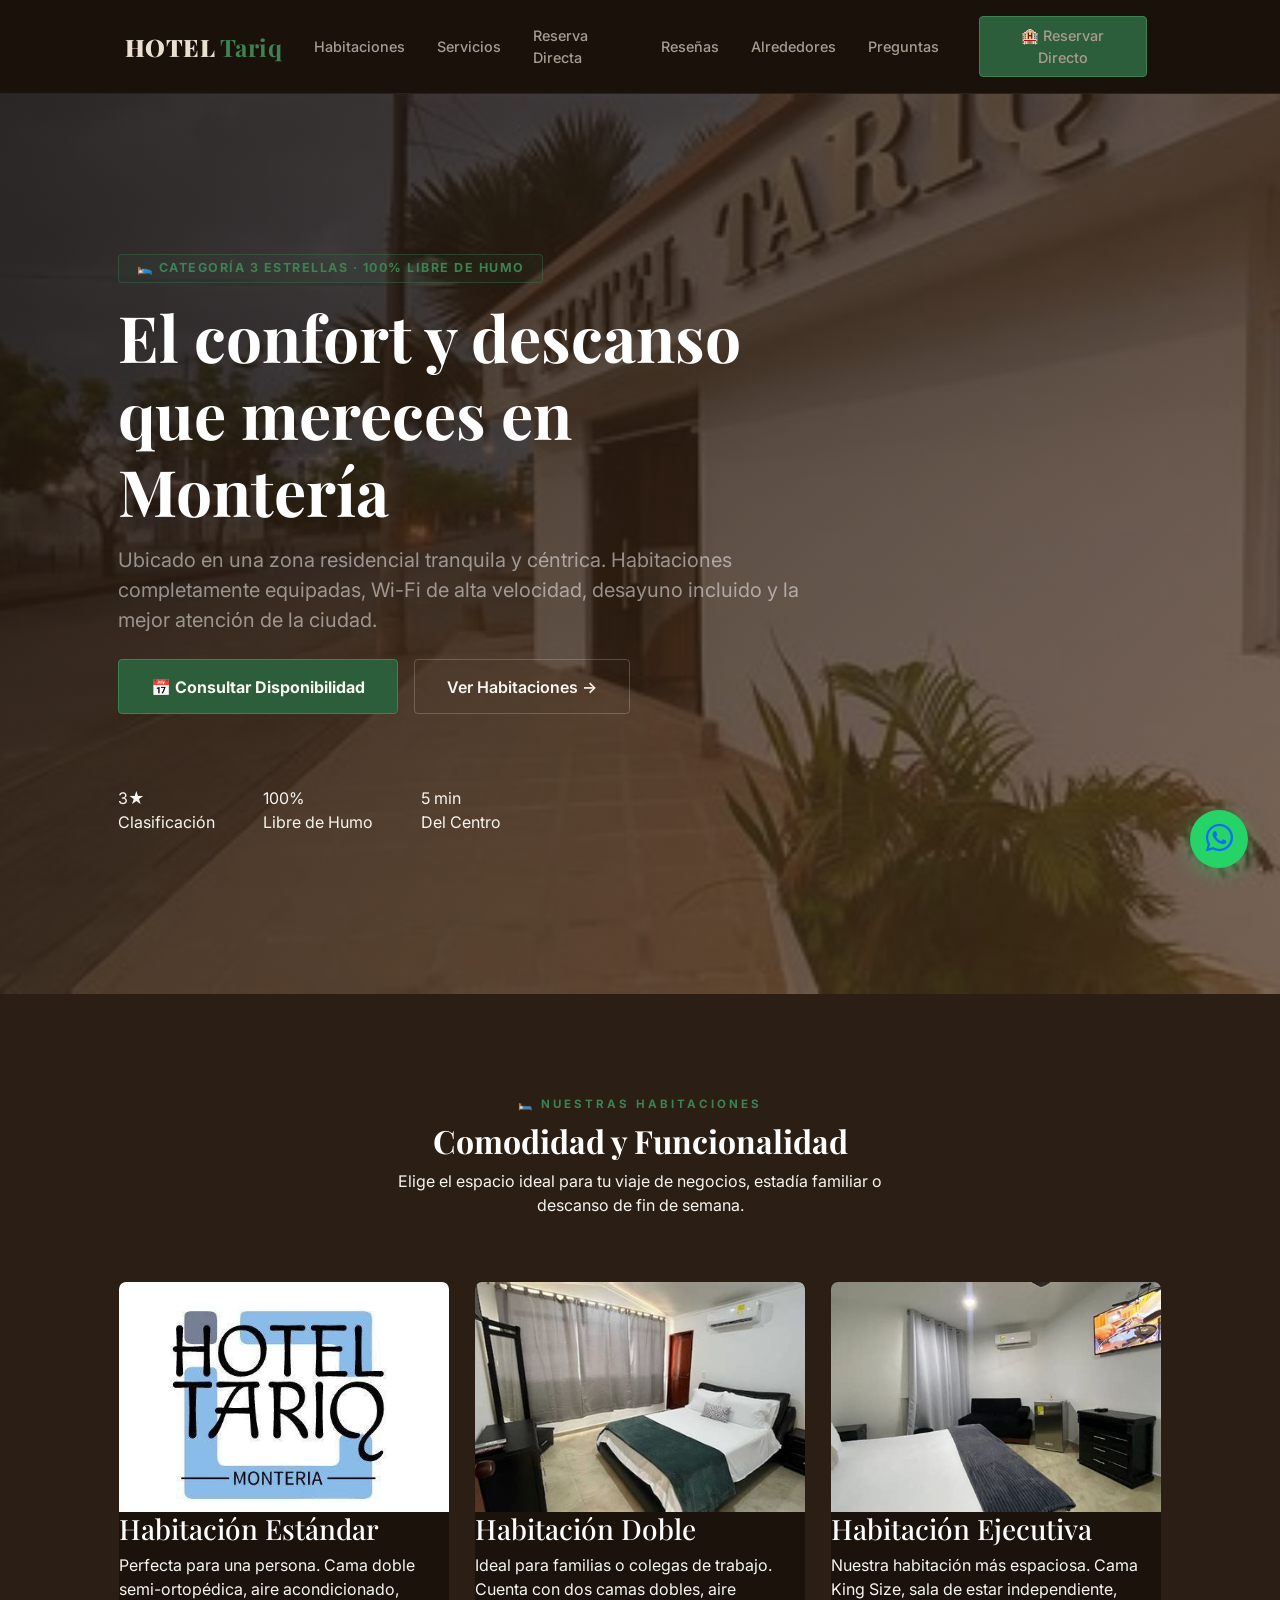
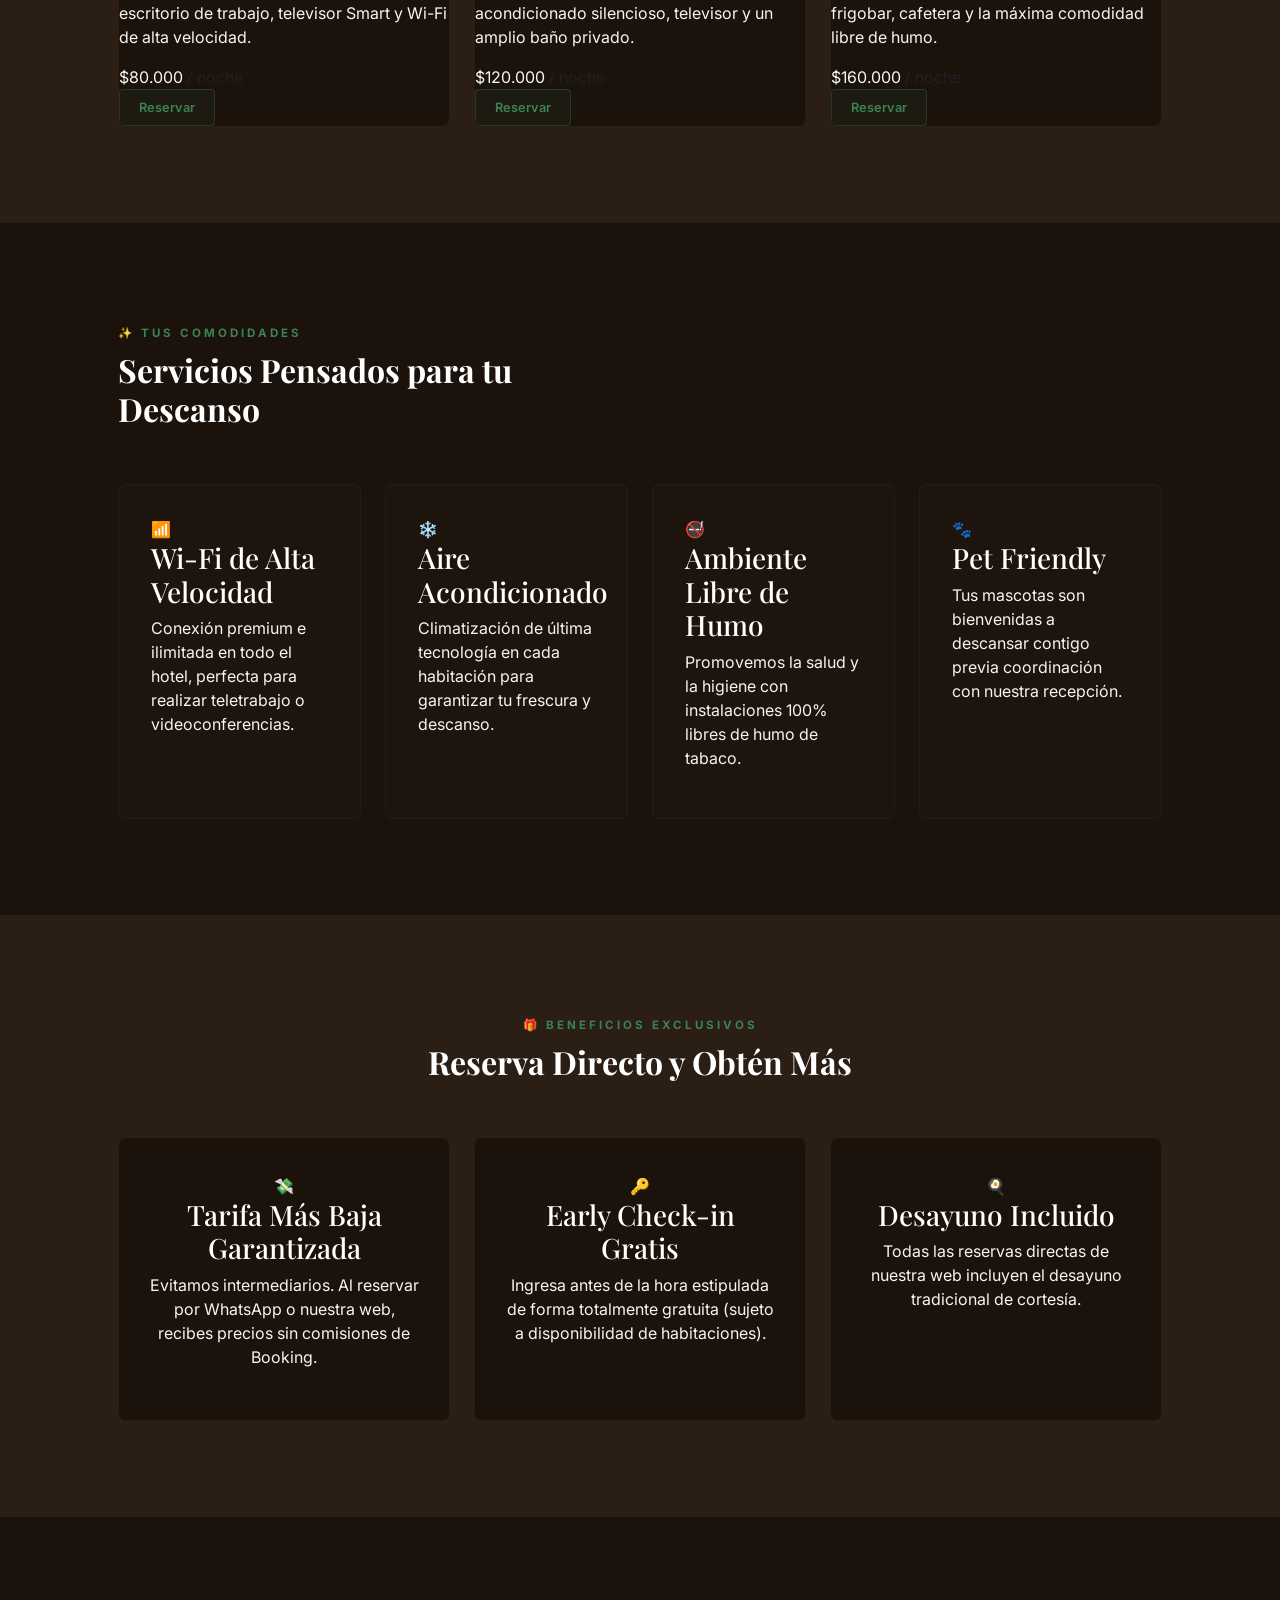
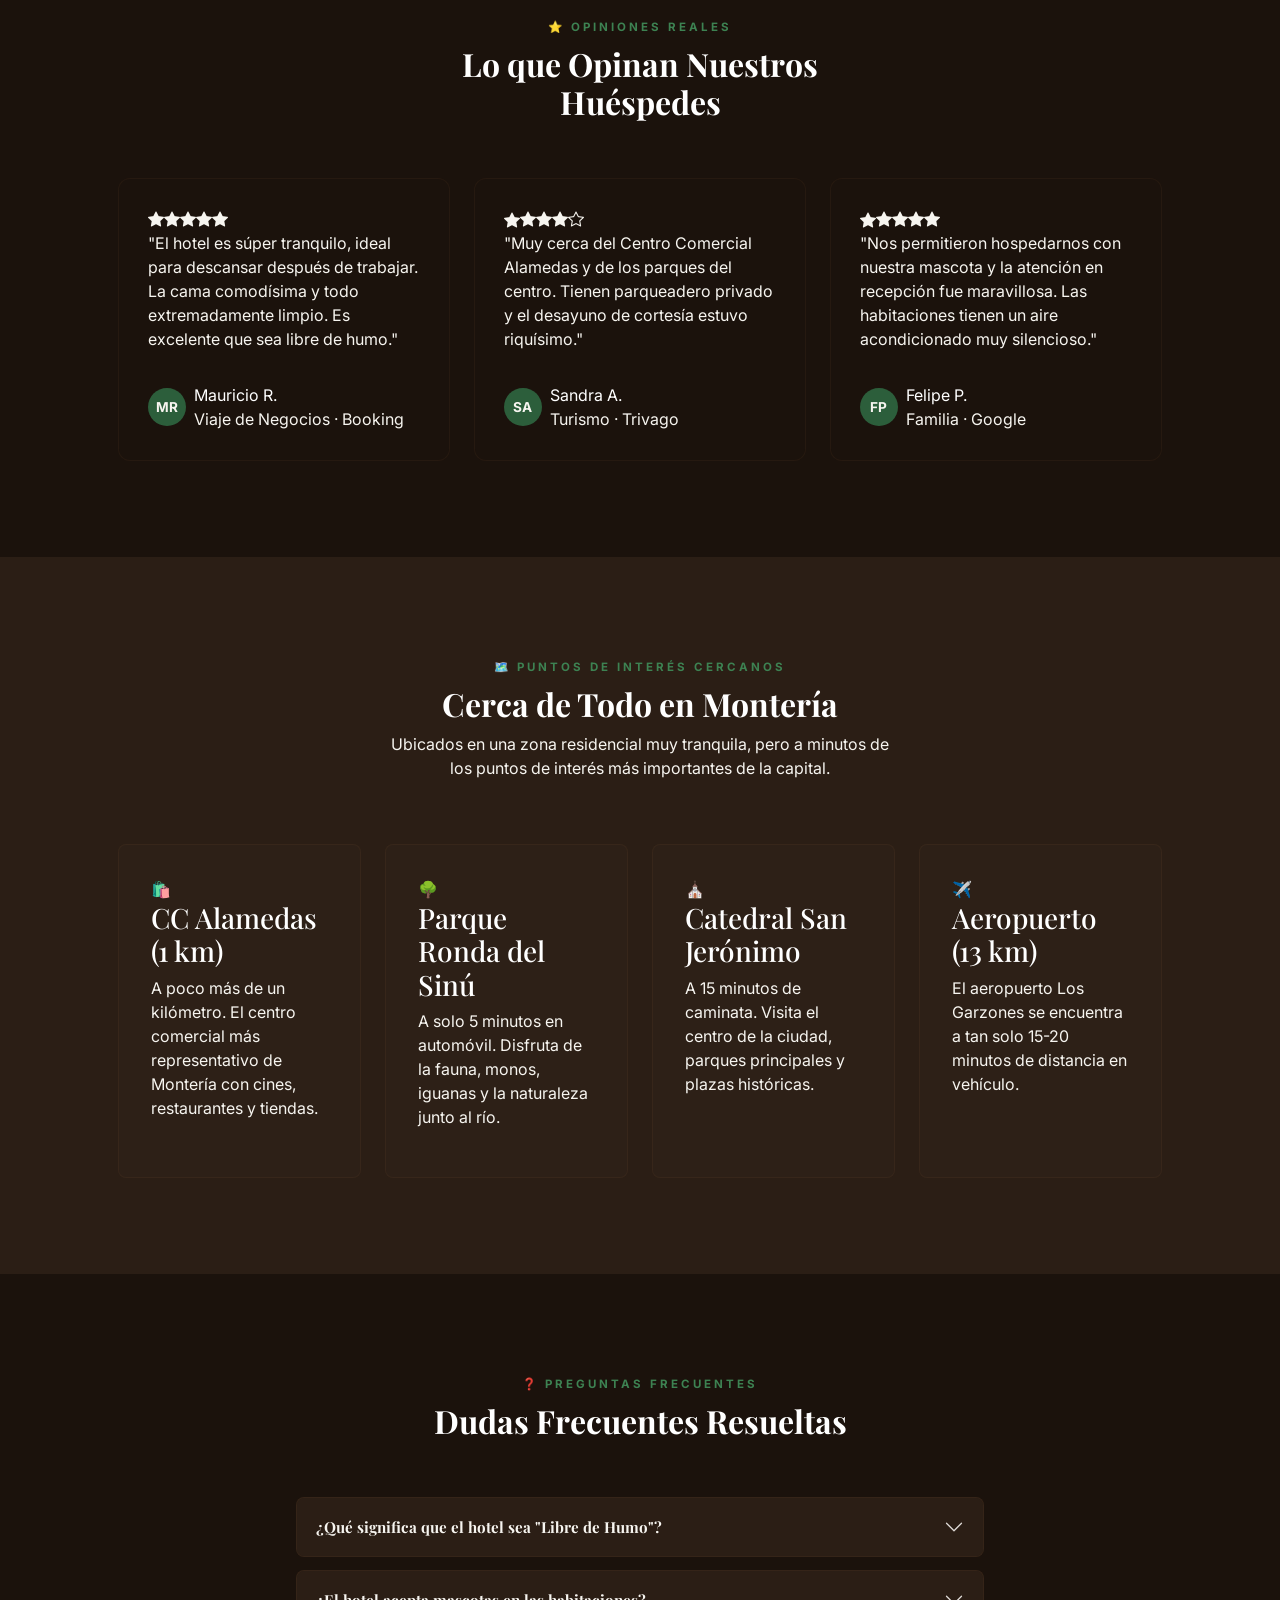
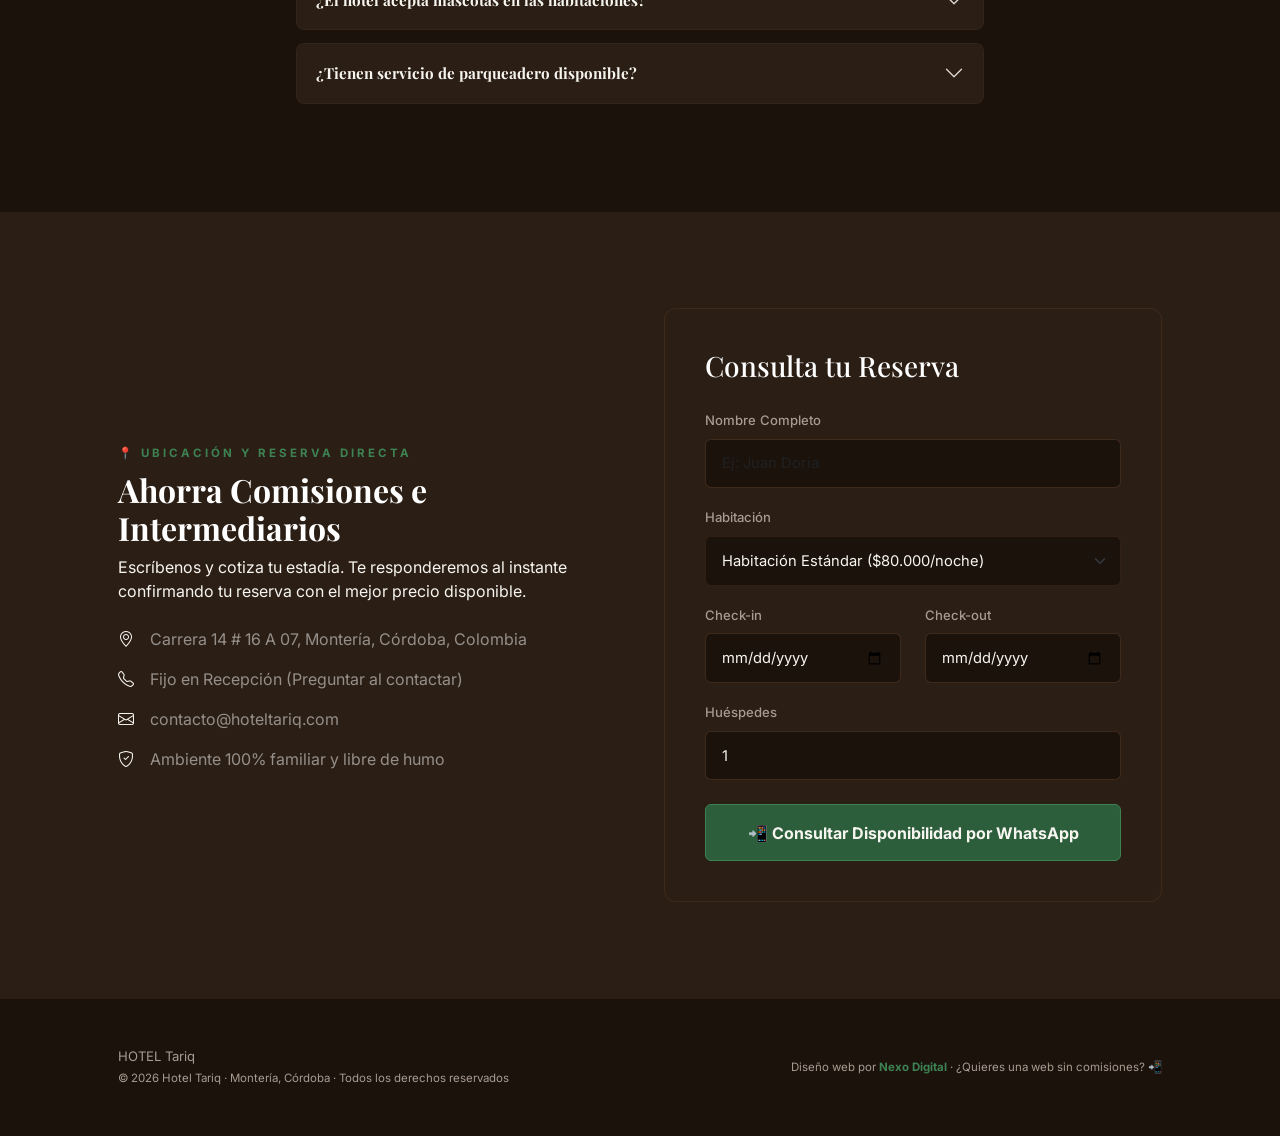
==== commit 81e53600: "Corrección: Carga síncrona de AOS JS y Bootstrap en el head para prevenir errores de carga visual" ====
--- a/demo_web.html
+++ b/demo_web.html
@@ -18,6 +18,11 @@
   
   <!-- Archivo de Estilos Custom Personalizados -->
   <link rel="stylesheet" href="css/style.css"/>
+
+  <!-- Scripts Cargados Correctamente en Head -->
+  <script src="https://unpkg.com/aos@2.3.1/dist/aos.js"></script>
+  <script src="https://cdn.jsdelivr.net/npm/bootstrap@5.3.3/dist/js/bootstrap.bundle.min.js"></script>
+  <script src="js/script.js" defer></script>
 </head>
 <body>
 
@@ -47,7 +52,7 @@
     <div class="container px-md-5">
       <div class="row">
         <div class="col-lg-8 text-start">
-          <span class="badge badge-custom mb-3 animate__animated animate__fadeIn" data-aos="fade-right">🛌 Categoría 3 Estrellas · 100% Libre de Humo</span>
+          <span class="badge badge-custom mb-3" data-aos="fade-right">🛌 Categoría 3 Estrellas · 100% Libre de Humo</span>
           <h1 class="text-white display-3 fw-bold mb-3" data-aos="fade-up" data-aos-delay="100">El confort y descanso <span>que mereces en Montería</span></h1>
           <p class="hero-sub fs-5 mb-4 text-white-50" data-aos="fade-up" data-aos-delay="200">Ubicado en una zona residencial tranquila y céntrica. Habitaciones completamente equipadas, Wi-Fi de alta velocidad, desayuno incluido y la mejor atención de la ciudad.</p>
           <div class="d-flex gap-3 flex-wrap" data-aos="fade-up" data-aos-delay="300">
@@ -474,10 +479,5 @@
     <i class="bi bi-whatsapp"></i>
   </a>
 
-  <!-- Bootstrap 5 JS Bundle -->
-  <script src="https://cdn.jsdelivr.net/npm/bootstrap@5.3.3/dist/js/bootstrap.bundle.min.js"></script>
-  <!-- AOS JS (Animaciones) -->
-  <script src="https://unpkg.com/aos@2.3.1/dist/aos.js"></script>
-
 </body>
 </html>
